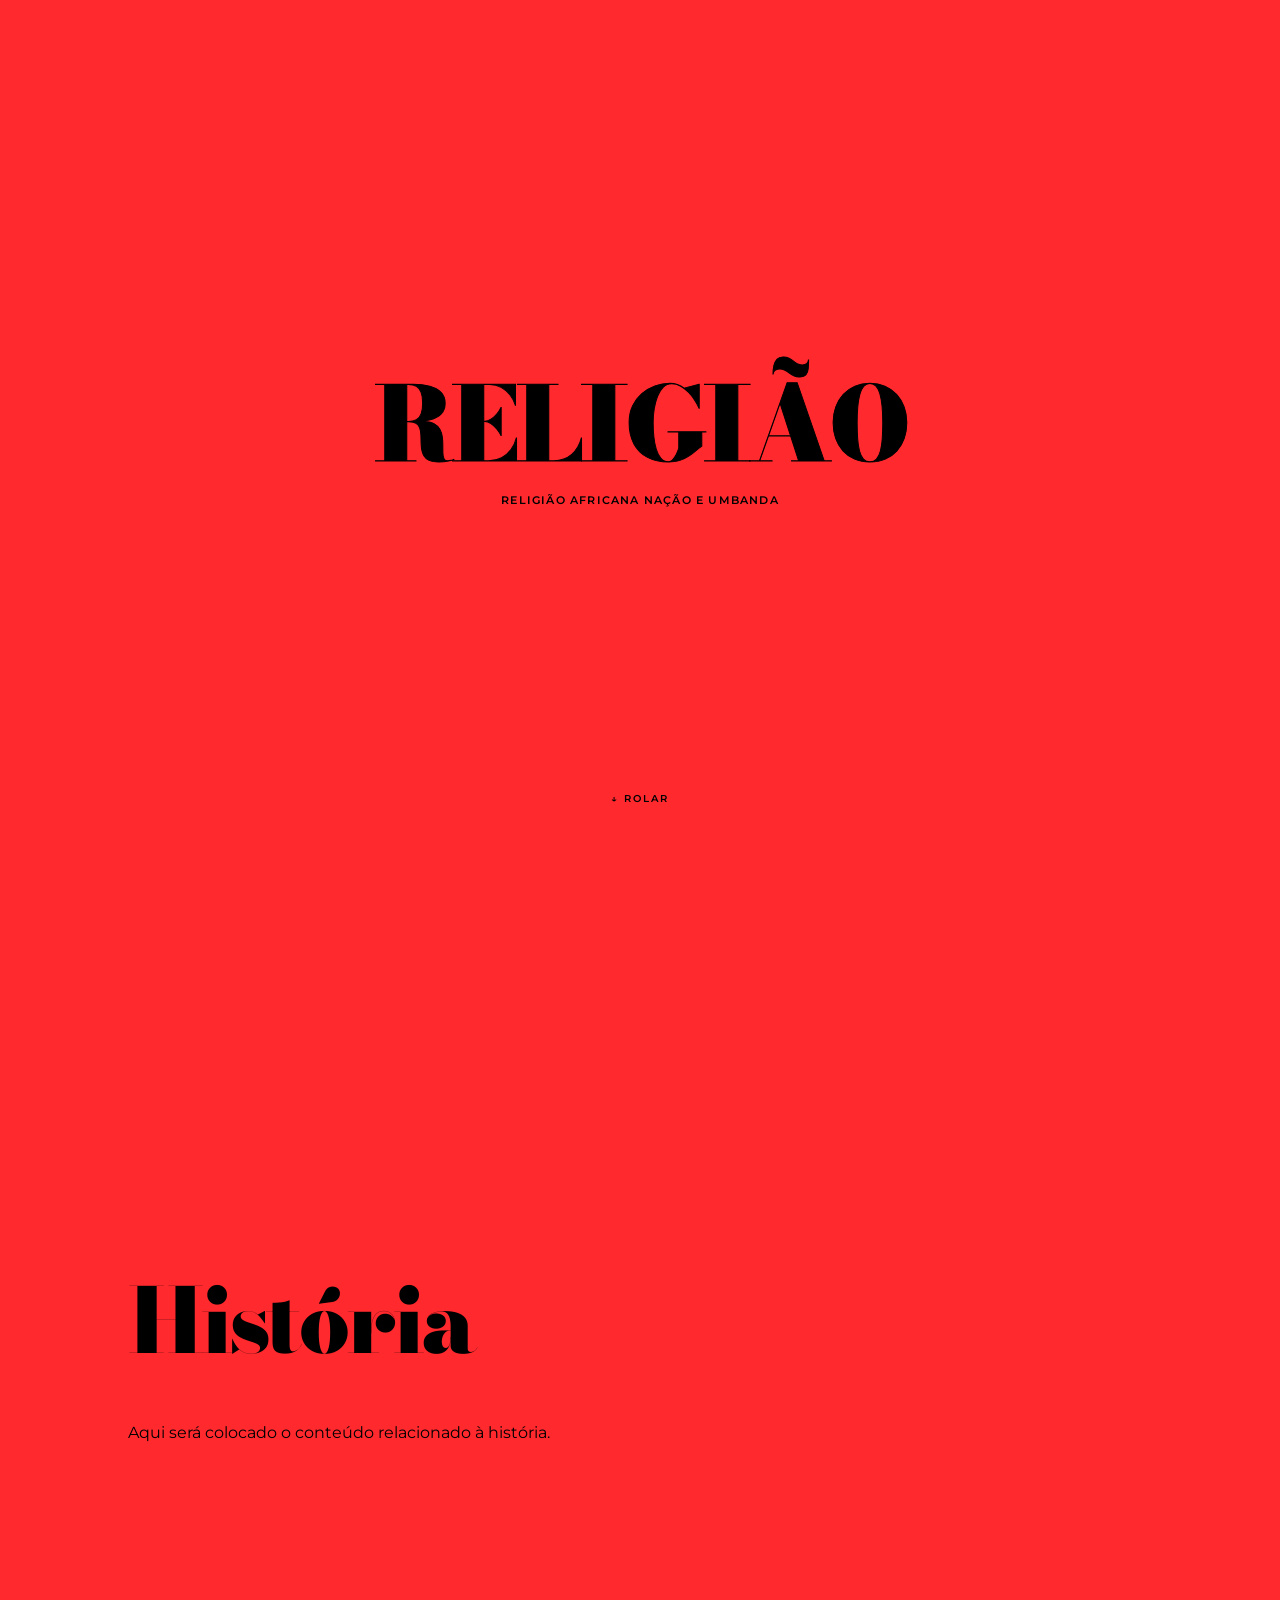
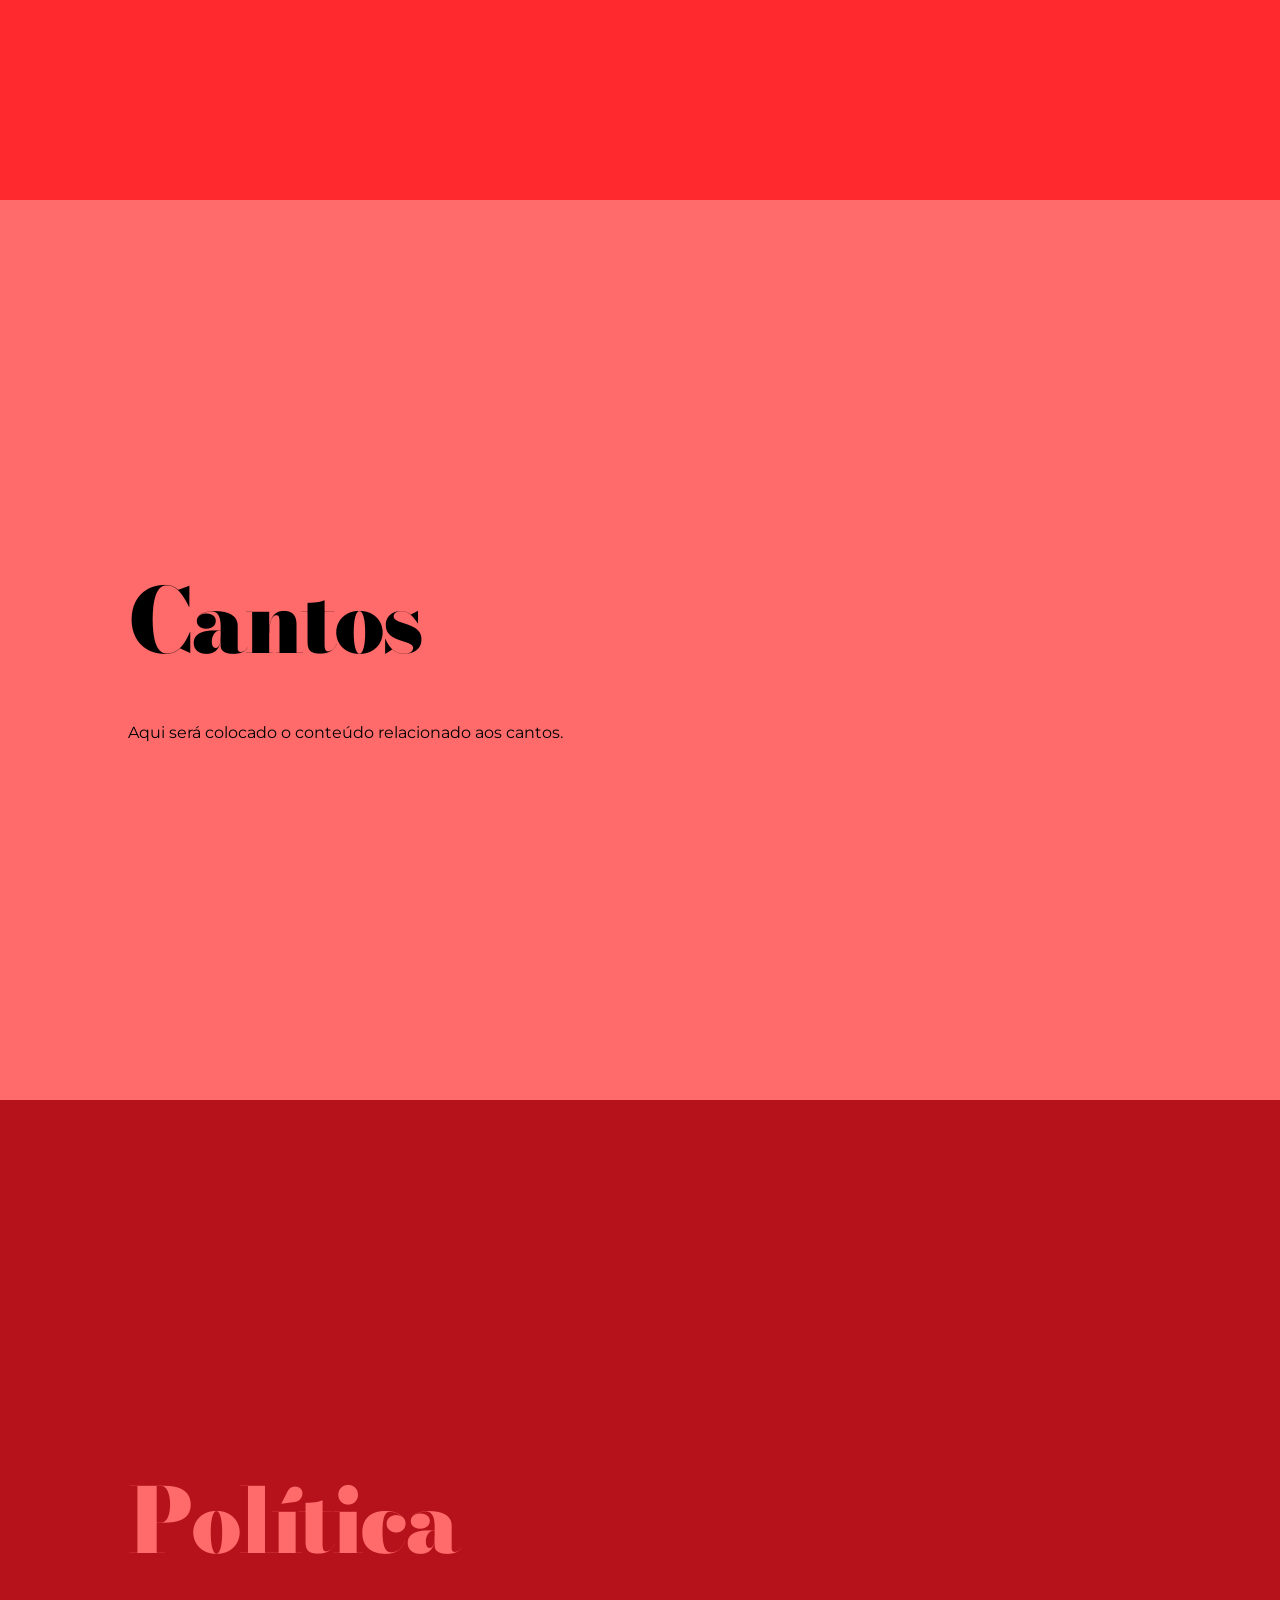
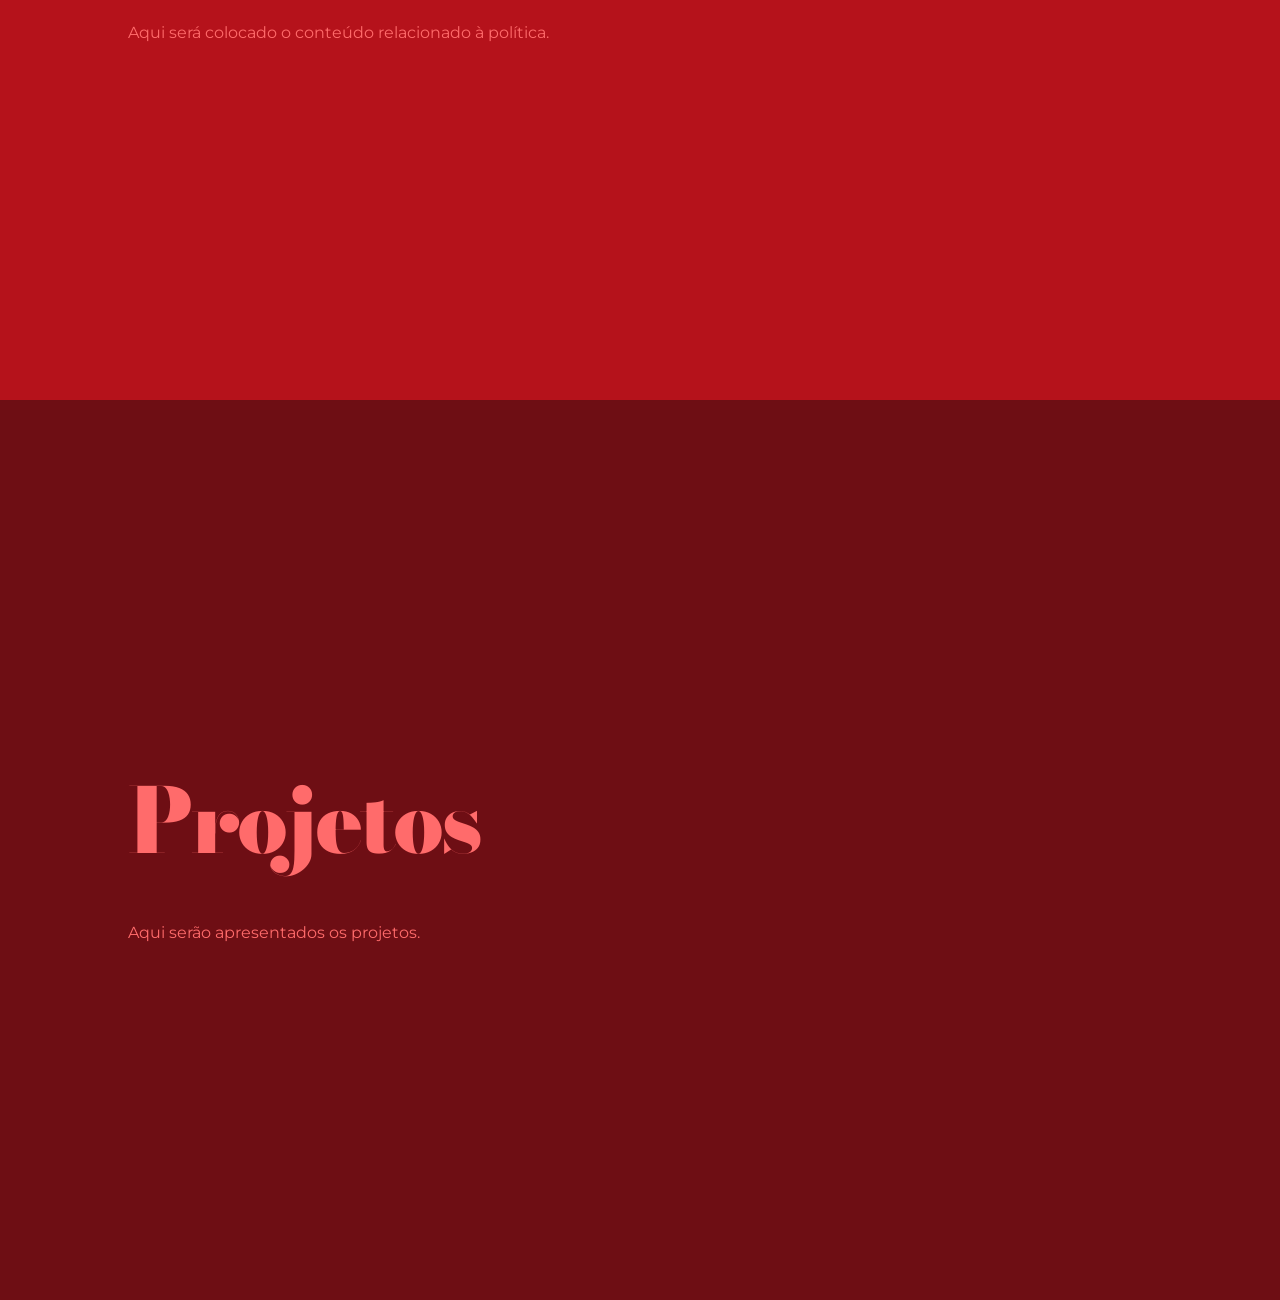
==== index.html @ edf991f7 "Rename Sites 0.3.html to index.html" ====
<!DOCTYPE html>
<html lang="pt-BR">

<head>
    <meta charset="UTF-8">
    <meta name="viewport" content="width=device-width, initial-scale=1.0">

    <title>Religião</title>

    <!-- FONTES -->
    <link rel="preconnect" href="https://fonts.googleapis.com">
    <link rel="preconnect" href="https://fonts.gstatic.com" crossorigin>

    <link href="https://fonts.googleapis.com/css2?family=Bodoni+Moda:opsz,wght@6..96,700;6..96,800;6..96,900&family=Montserrat:wght@400;500;600;700&display=swap"
        rel="stylesheet">

    <style>

        /* =====================================
           PALETA DE CORES DO SITE
        ===================================== */

        :root {
            --vermelho-principal: #FF292E;
            --vermelho-escuro: #B5121B;
            --vinho: #6E0E14;
            --vermelho-claro: #FF6B6B;

            --preto: #000000;
            --creme: #FF6B6B;
        }


        /* =====================================
           CONFIGURAÇÕES GERAIS
        ===================================== */

        * {
            margin: 0;
            padding: 0;
            box-sizing: border-box;
        }

        html {
            scroll-behavior: smooth;
        }

        body {
            font-family: "Montserrat", sans-serif;
            background-color: var(--creme);
            color: var(--preto);
        }


        /* =====================================
           MENU
        ===================================== */

        .menu {
            position: fixed;

            top: 0;
            left: 0;

            width: 100%;
            height: 70px;

            background-color: var(--vermelho-principal);

            /* Sem barra preta */
            border-bottom: none;

            z-index: 1000;

            /* Começa escondido */
            opacity: 0;
            transform: translateY(-100%);

            pointer-events: none;

            transition:
                opacity 0.5s ease,
                transform 0.5s ease;
        }


        /* Menu visível */

        .menu.aparecer {
            opacity: 1;
            transform: translateY(0);

            pointer-events: auto;
        }


        /* Lista horizontal */

        .menu ul {
            width: 100%;
            height: 100%;

            display: flex;

            justify-content: center;
            align-items: center;

            gap: 55px;

            list-style: none;
        }


        /* Links do menu */

        .menu a {
            text-decoration: none;

            color: var(--preto);

            font-size: 13px;

            font-weight: 700;

            letter-spacing: 1px;

            text-transform: uppercase;

            transition: opacity 0.3s ease;
        }


        .menu a:hover {
            opacity: 0.5;
        }


        /* =====================================
           TELA INICIAL
        ===================================== */

        .inicio {
            width: 100%;
            height: 100vh;

            background-color: var(--vermelho-principal);

            display: flex;
            justify-content: center;
            align-items: center;

            position: relative;
        }


        .titulo-container {
            text-align: center;

            transform: translateY(-10px);
        }


        /* Título principal */

        .titulo-container h1 {
            font-family: "Bodoni Moda", serif;

            font-size: clamp(55px, 8vw, 130px);

            font-weight: 900;

            color: var(--preto);

            line-height: 1;

            letter-spacing: -4px;

            /* Engrossa um pouco a fonte */
            -webkit-text-stroke: 1px var(--preto);
        }


        /* Subtítulo */

        .subtitulo {
            margin-top: 18px;

            font-size: 11px;

            font-weight: 600;

            letter-spacing: 1.2px;

            text-transform: uppercase;

            color: var(--preto);
        }


        /* =====================================
           INDICAÇÃO PARA ROLAR
        ===================================== */

        .rolar {
            position: absolute;

            bottom: 95px;
            left: 50%;

            transform: translateX(-50%);

            font-size: 10px;

            font-weight: 600;

            letter-spacing: 2px;

            color: var(--preto);

            animation: flutuar 2s infinite;
        }


        @keyframes flutuar {

            0%,
            100% {
                transform: translate(-50%, 0);
            }

            50% {
                transform: translate(-50%, 8px);
            }

        }


        /* =====================================
           SEÇÕES
        ===================================== */

        .secao {
            min-height: 100vh;

            padding: 120px 10%;

            display: flex;

            flex-direction: column;

            justify-content: center;
        }


        /* Títulos das seções */

        .secao h2 {
            font-family: "Bodoni Moda", serif;

            font-size: clamp(50px, 7vw, 110px);

            font-weight: 900;

            margin-bottom: 30px;

            letter-spacing: -3px;
        }


        /* Textos */

        .secao p {
            max-width: 700px;

            font-size: 16px;

            line-height: 1.8;
        }


        /* =====================================
           CORES DAS SEÇÕES
        ===================================== */


        /* HISTÓRIA */

        #historia {
            background-color: var(--vermelho-principal);
            color: var(--preto);
        }


        /* CANTOS */

        #cantos {
            background-color: var(--vermelho-claro);
            color: var(--preto);
        }


        /* POLÍTICA */

        #politica {
            background-color: var(--vermelho-escuro);
            color: var(--creme);
        }


        /* PROJETOS */

        #projetos {
            background-color: var(--vinho);
            color: var(--creme);
        }


        /* =====================================
           RESPONSIVIDADE - CELULAR
        ===================================== */

        @media (max-width: 600px) {

            /* Título inicial */

            .titulo-container h1 {
                font-size: 52px;
                letter-spacing: -2px;
            }


            /* Subtítulo */

            .subtitulo {
                font-size: 8px;
                letter-spacing: 0.7px;
            }


            /* Menu */

            .menu {
                height: 60px;
            }


            .menu ul {
                gap: 12px;

                padding: 0 10px;

                justify-content: space-around;
            }


            .menu a {
                font-size: 8px;
                letter-spacing: 0.3px;
            }


            /* Seções */

            .secao {
                padding: 100px 8%;
            }

        }

    </style>

</head>


<body>


    <!-- =====================================
         MENU
    ====================================== -->

    <nav class="menu">

        <ul>

            <li>
                <a href="#historia">História</a>
            </li>

            <li>
                <a href="#cantos">Cantos</a>
            </li>

            <li>
                <a href="#politica">Política</a>
            </li>

            <li>
                <a href="#projetos">Projetos</a>
            </li>

        </ul>

    </nav>



    <!-- =====================================
         TELA INICIAL
    ====================================== -->

    <section class="inicio">

        <div class="titulo-container">

            <h1>RELIGIÃO</h1>

            <p class="subtitulo">
                RELIGIÃO AFRICANA NAÇÃO E UMBANDA
            </p>

        </div>


        <div class="rolar">
            ↓ ROLAR
        </div>

    </section>



    <!-- =====================================
         HISTÓRIA
    ====================================== -->

    <section id="historia" class="secao">

        <h2>História</h2>

        <p>
            Aqui será colocado o conteúdo relacionado à história.
        </p>

    </section>



    <!-- =====================================
         CANTOS
    ====================================== -->

    <section id="cantos" class="secao">

        <h2>Cantos</h2>

        <p>
            Aqui será colocado o conteúdo relacionado aos cantos.
        </p>

    </section>



    <!-- =====================================
         POLÍTICA
    ====================================== -->

    <section id="politica" class="secao">

        <h2>Política</h2>

        <p>
            Aqui será colocado o conteúdo relacionado à política.
        </p>

    </section>



    <!-- =====================================
         PROJETOS
    ====================================== -->

    <section id="projetos" class="secao">

        <h2>Projetos</h2>

        <p>
            Aqui serão apresentados os projetos.
        </p>

    </section>



    <!-- =====================================
         JAVASCRIPT - MENU
    ====================================== -->

    <script>

        const menu = document.querySelector(".menu");

        window.addEventListener("scroll", function () {

            if (window.scrollY > 150) {
                menu.classList.add("aparecer");
            } else {
                menu.classList.remove("aparecer");
            }

        });

    </script>


</body>

</html>
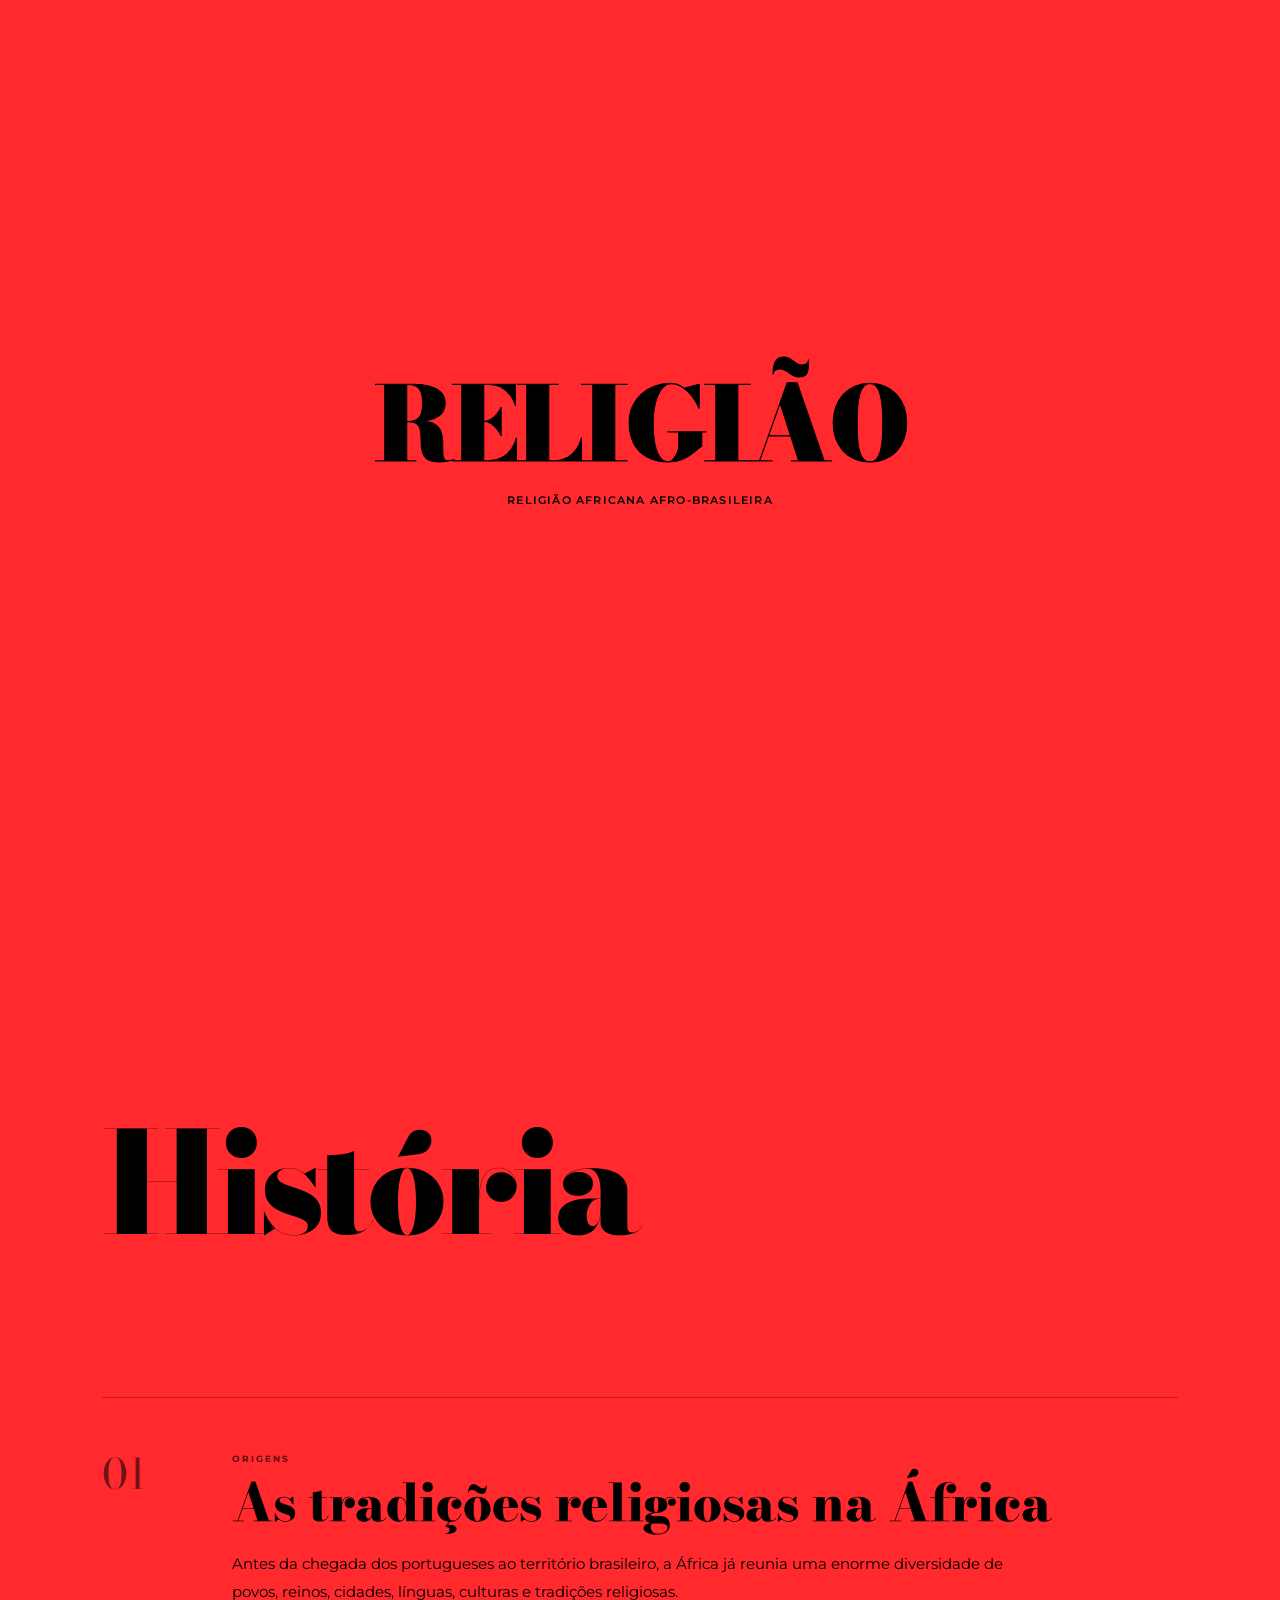
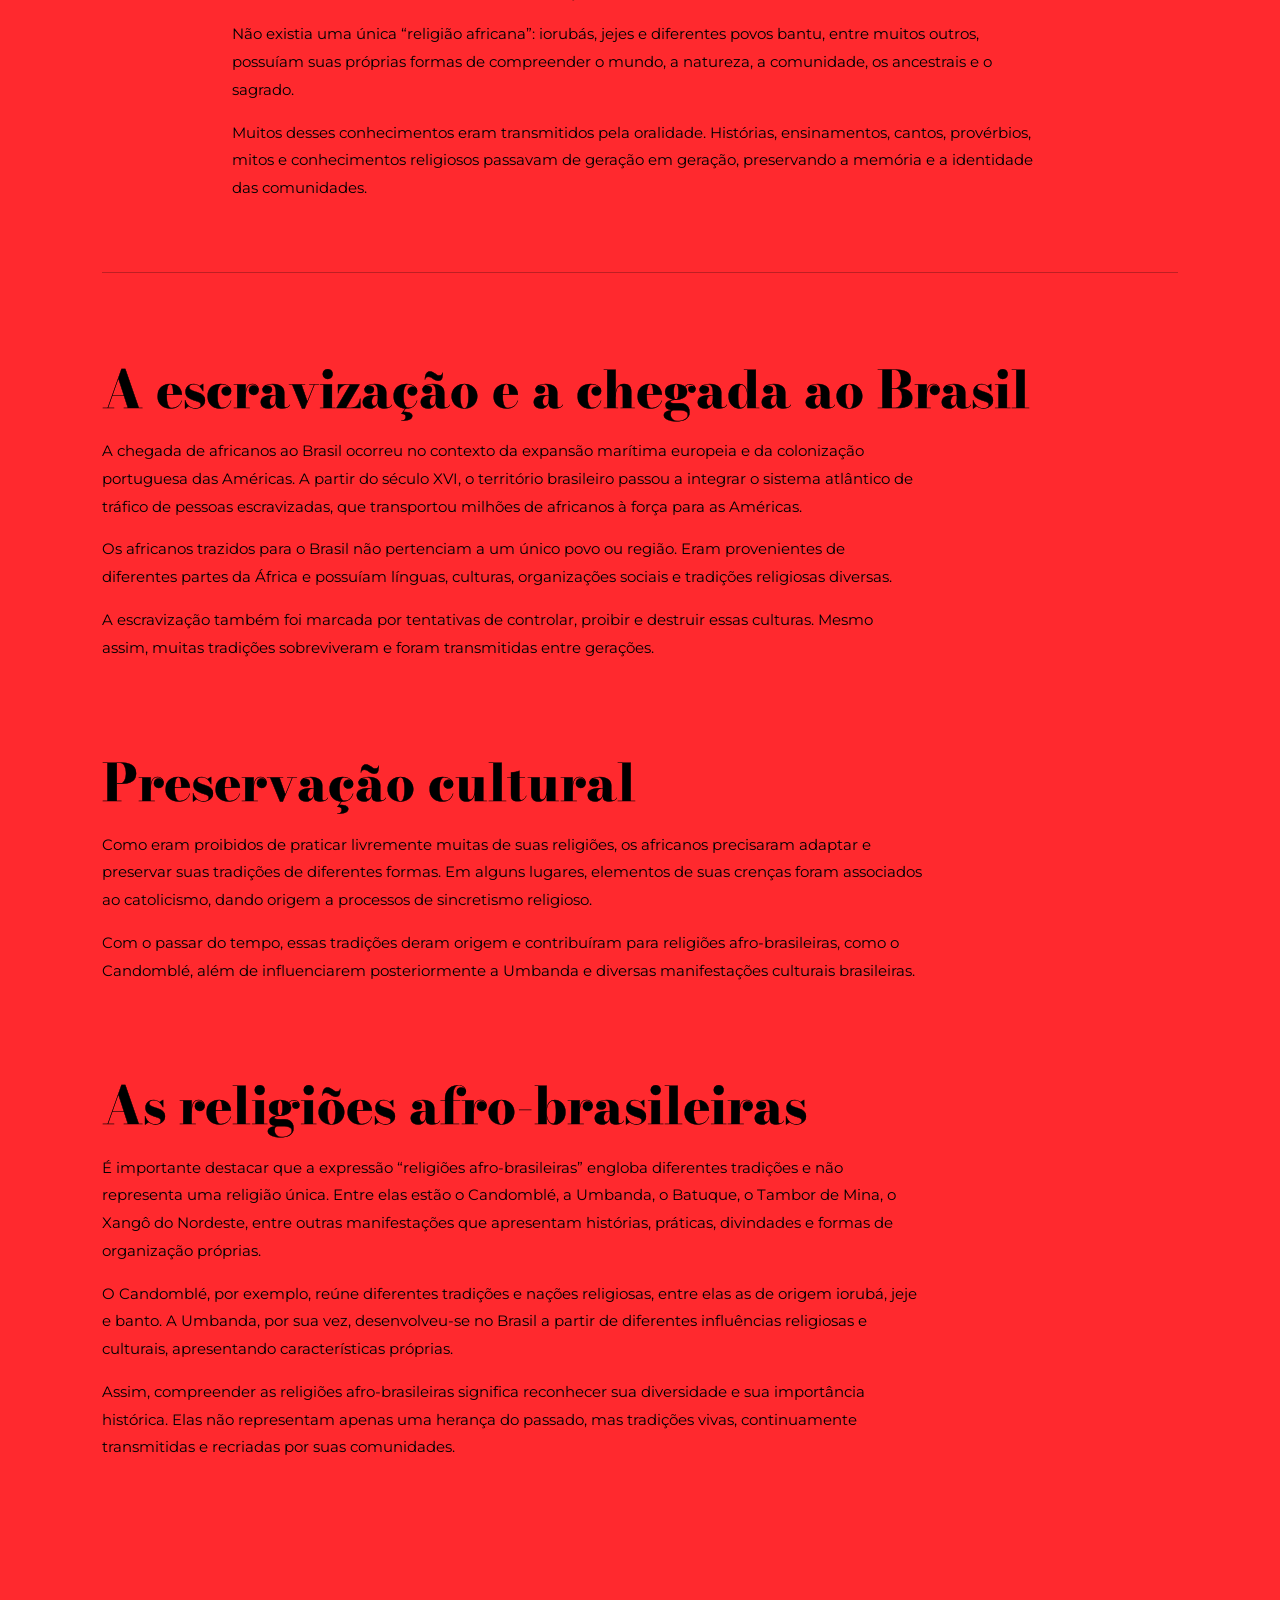
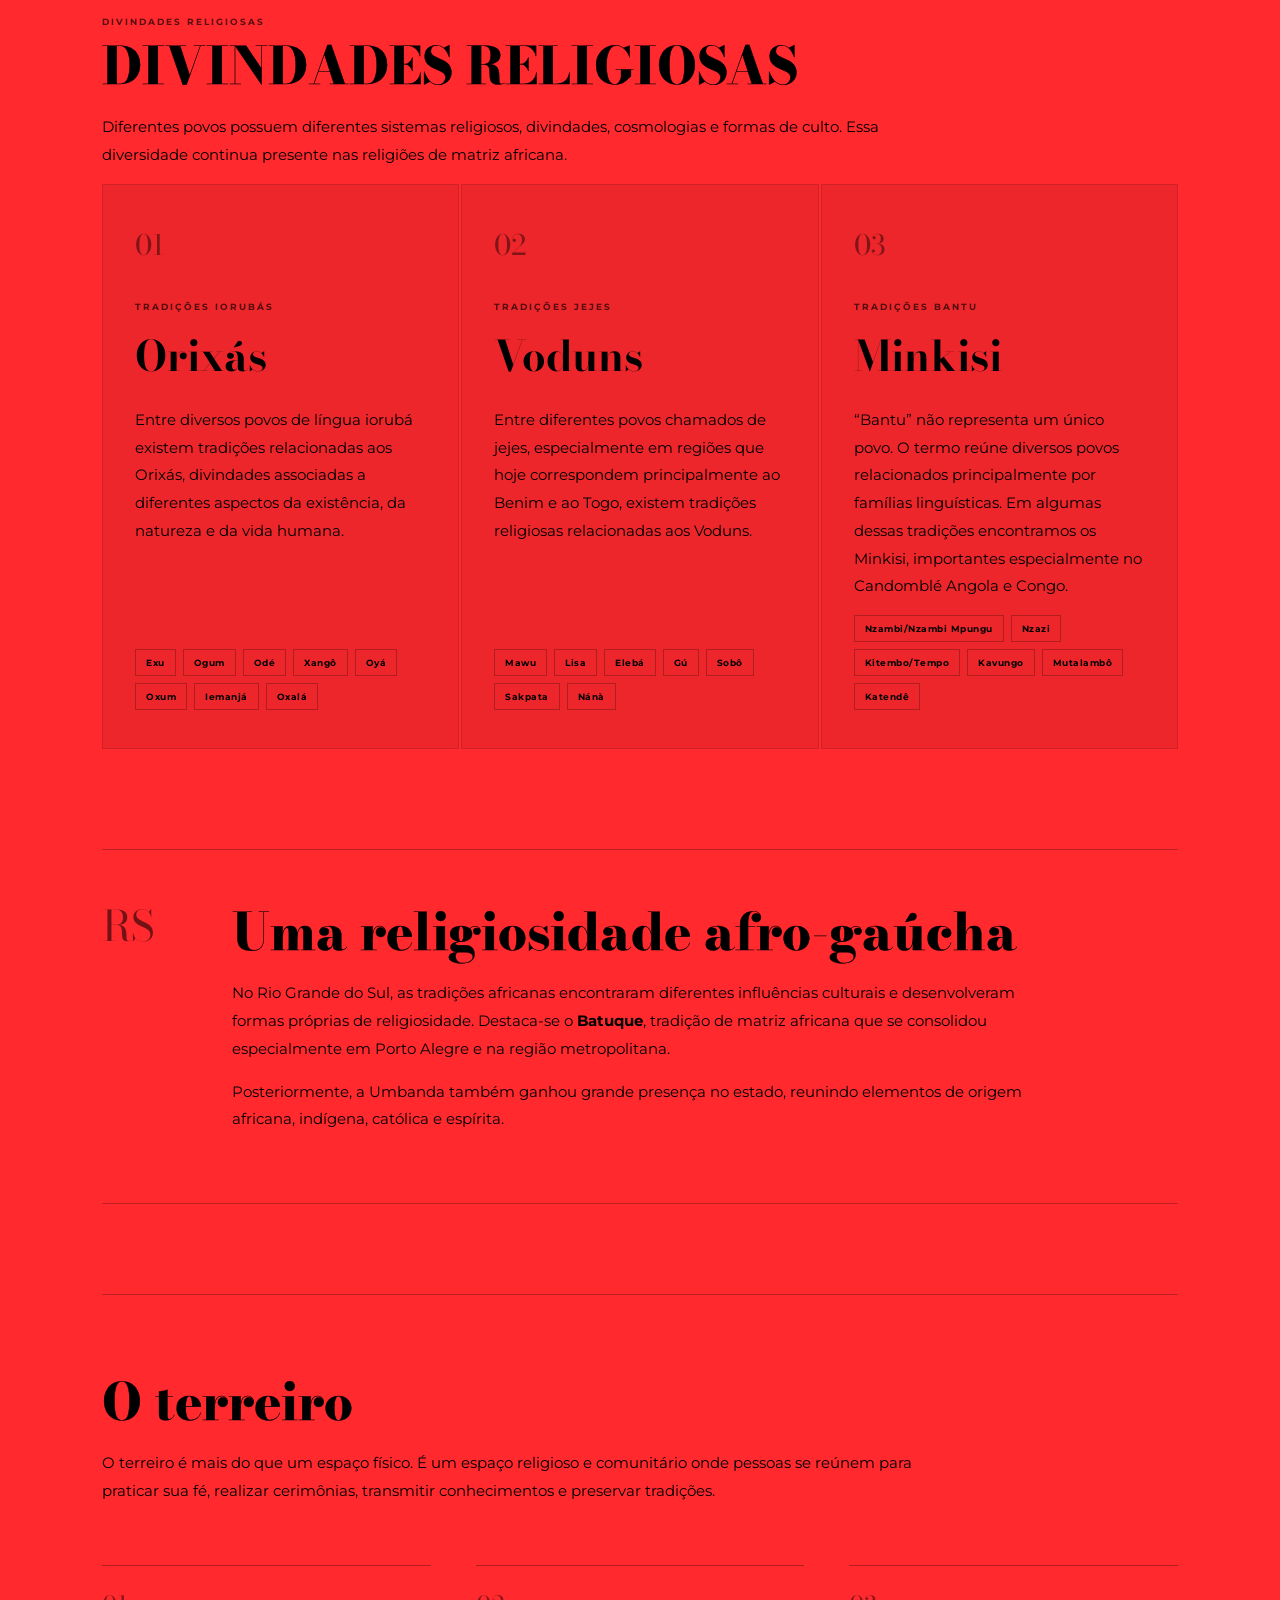
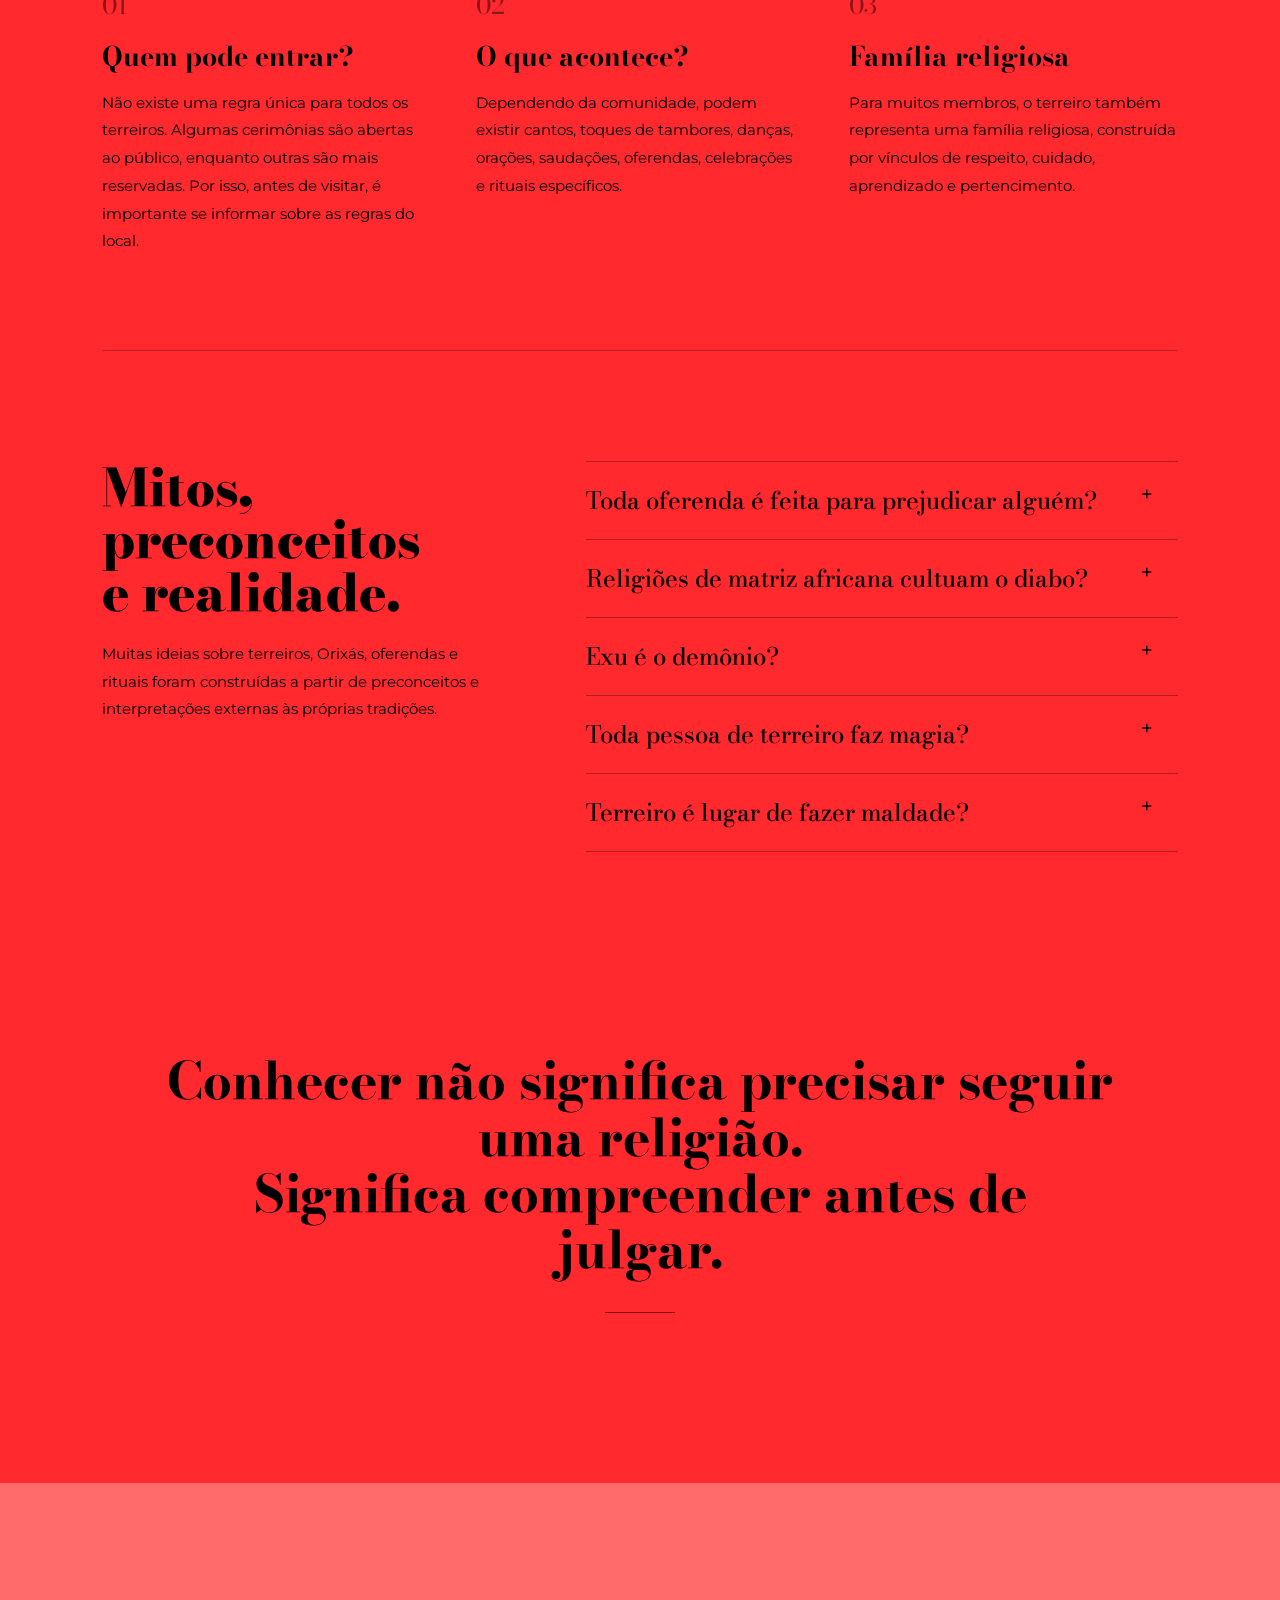
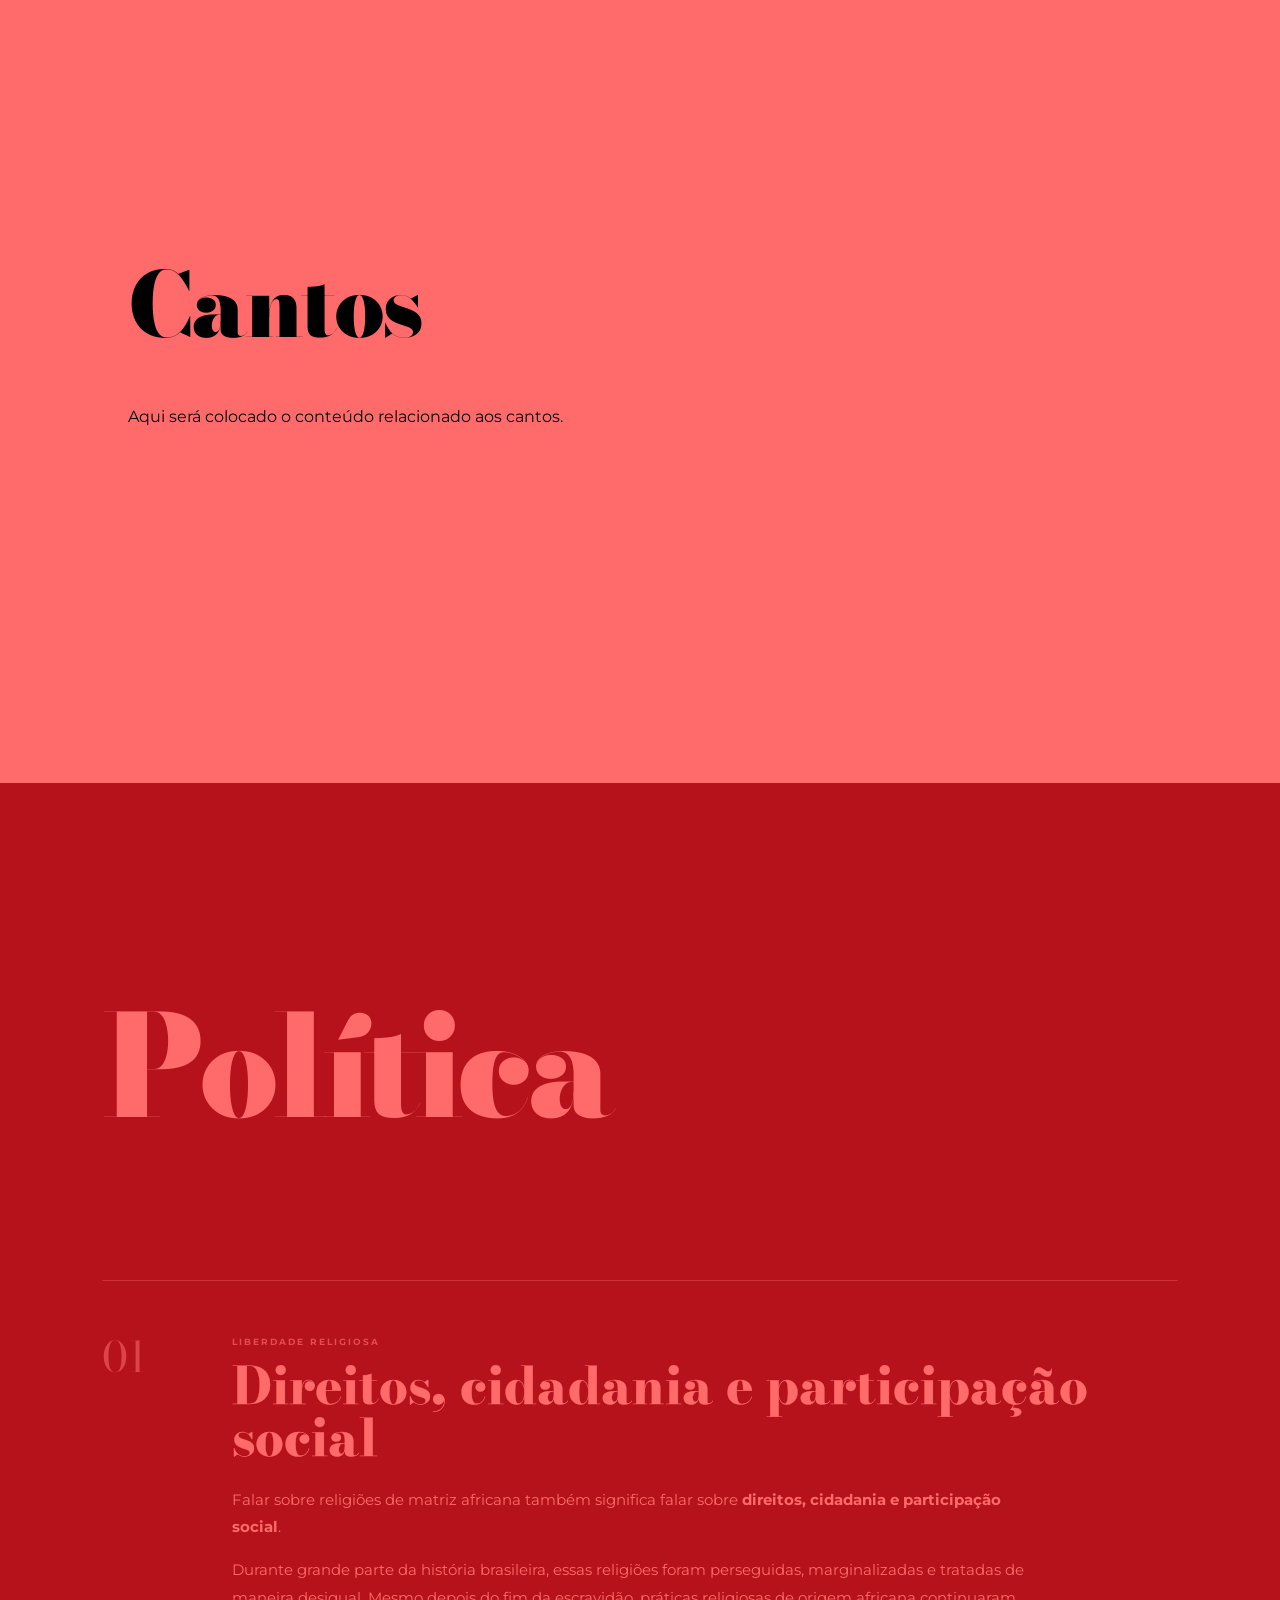
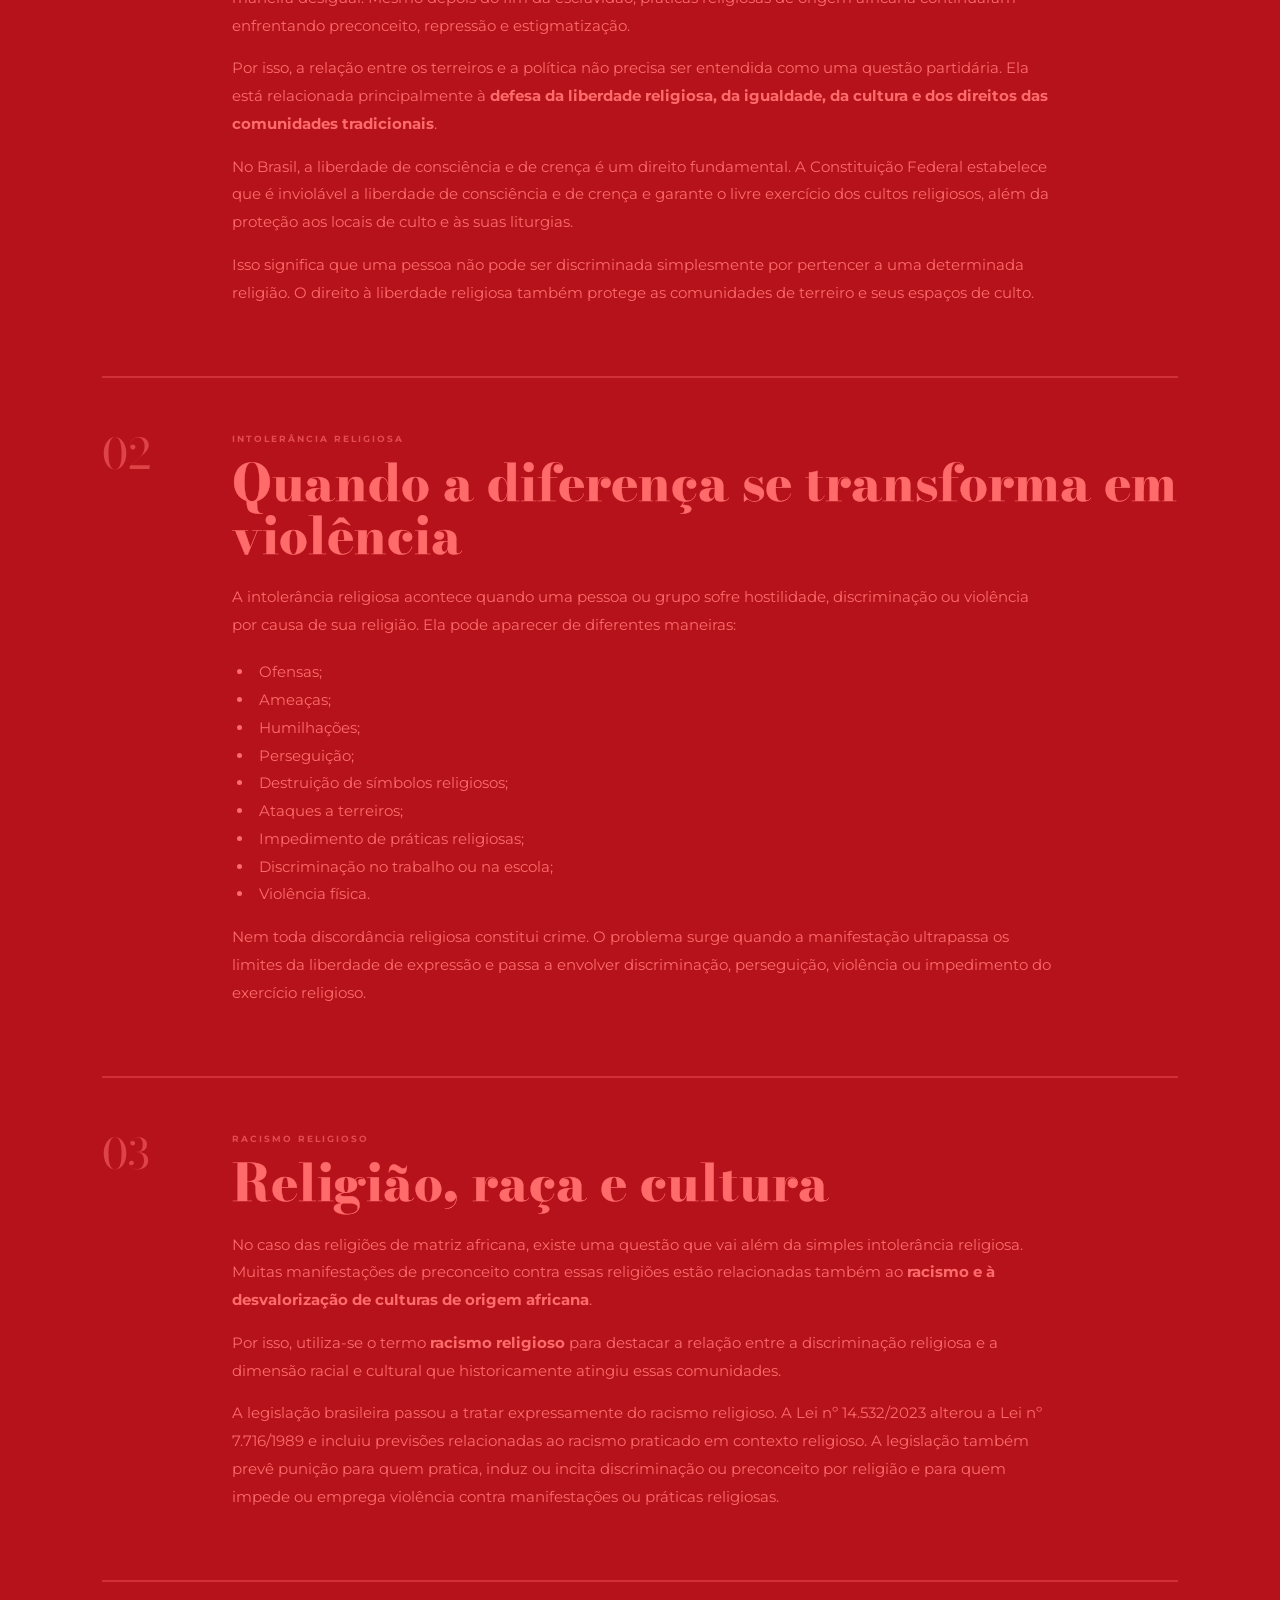
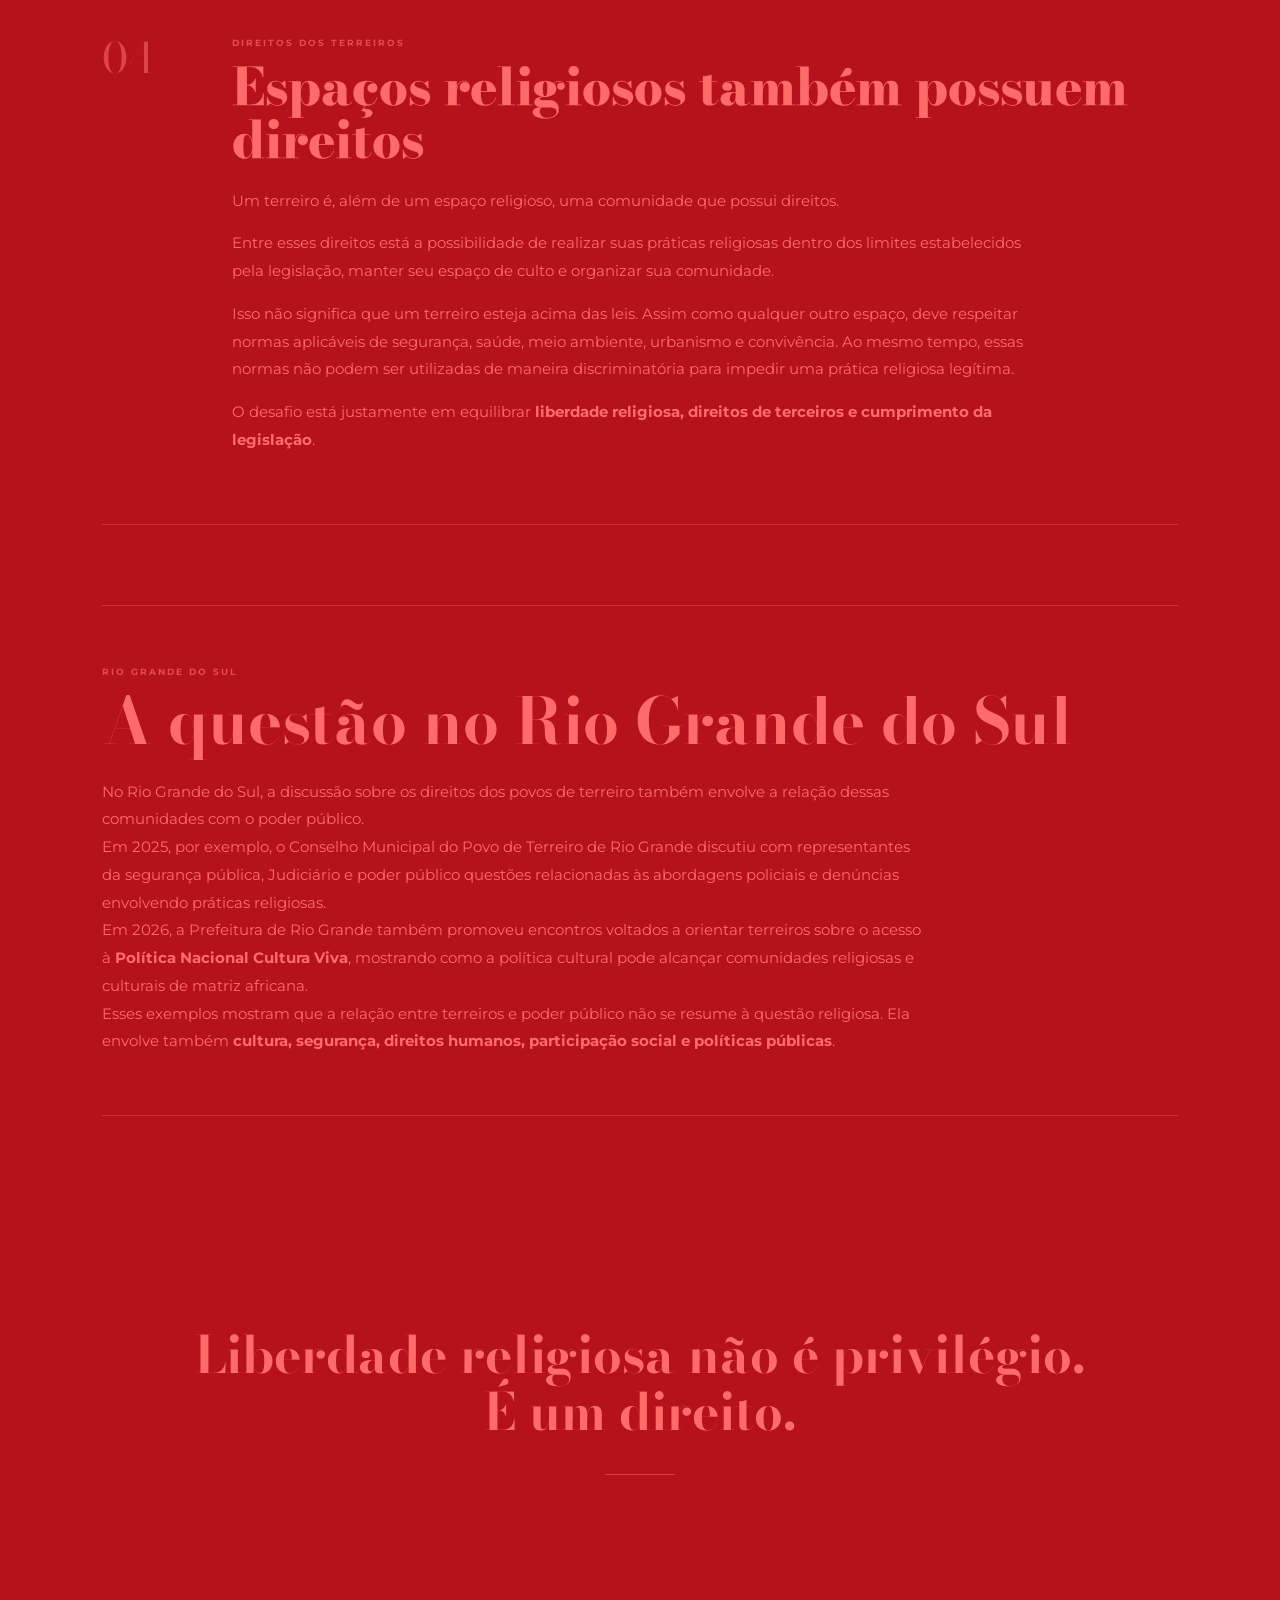
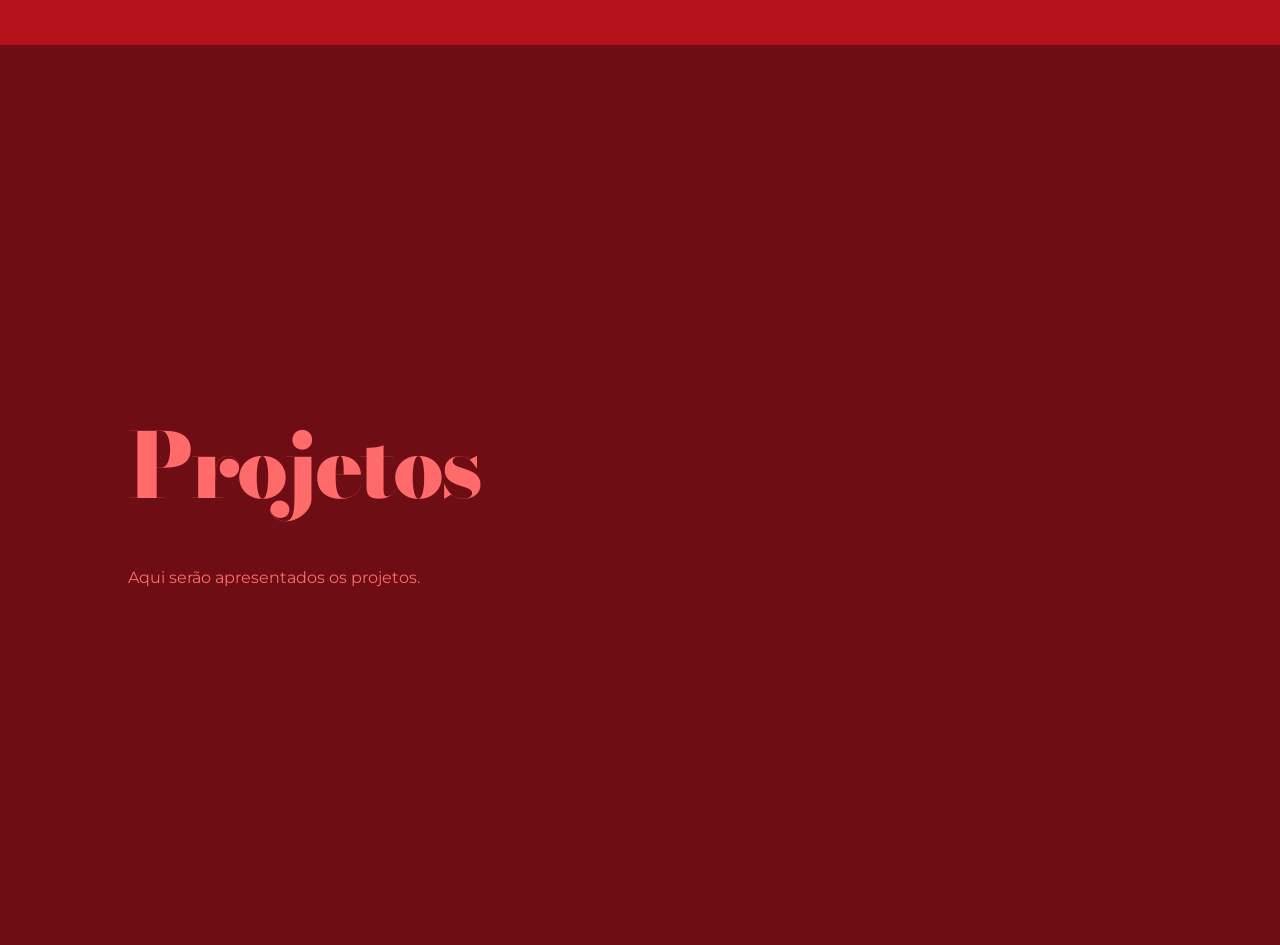
==== commit be112ce0: "Add files via upload" ====
--- a/index.html
+++ b/index.html
@@ -1,520 +1,154 @@
-<!DOCTYPE html>
-<html lang="pt-BR">
-
-<head>
-    <meta charset="UTF-8">
-    <meta name="viewport" content="width=device-width, initial-scale=1.0">
-
-    <title>Religião</title>
-
-    <!-- FONTES -->
-    <link rel="preconnect" href="https://fonts.googleapis.com">
-    <link rel="preconnect" href="https://fonts.gstatic.com" crossorigin>
-
-    <link href="https://fonts.googleapis.com/css2?family=Bodoni+Moda:opsz,wght@6..96,700;6..96,800;6..96,900&family=Montserrat:wght@400;500;600;700&display=swap"
-        rel="stylesheet">
-
-    <style>
-
-        /* =====================================
-           PALETA DE CORES DO SITE
-        ===================================== */
-
-        :root {
-            --vermelho-principal: #FF292E;
-            --vermelho-escuro: #B5121B;
-            --vinho: #6E0E14;
-            --vermelho-claro: #FF6B6B;
-
-            --preto: #000000;
-            --creme: #FF6B6B;
-        }
-
-
-        /* =====================================
-           CONFIGURAÇÕES GERAIS
-        ===================================== */
-
-        * {
-            margin: 0;
-            padding: 0;
-            box-sizing: border-box;
-        }
-
-        html {
-            scroll-behavior: smooth;
-        }
-
-        body {
-            font-family: "Montserrat", sans-serif;
-            background-color: var(--creme);
-            color: var(--preto);
-        }
-
-
-        /* =====================================
-           MENU
-        ===================================== */
-
-        .menu {
-            position: fixed;
-
-            top: 0;
-            left: 0;
-
-            width: 100%;
-            height: 70px;
-
-            background-color: var(--vermelho-principal);
-
-            /* Sem barra preta */
-            border-bottom: none;
-
-            z-index: 1000;
-
-            /* Começa escondido */
-            opacity: 0;
-            transform: translateY(-100%);
-
-            pointer-events: none;
-
-            transition:
-                opacity 0.5s ease,
-                transform 0.5s ease;
-        }
-
-
-        /* Menu visível */
-
-        .menu.aparecer {
-            opacity: 1;
-            transform: translateY(0);
-
-            pointer-events: auto;
-        }
-
-
-        /* Lista horizontal */
-
-        .menu ul {
-            width: 100%;
-            height: 100%;
-
-            display: flex;
-
-            justify-content: center;
-            align-items: center;
-
-            gap: 55px;
-
-            list-style: none;
-        }
-
-
-        /* Links do menu */
-
-        .menu a {
-            text-decoration: none;
-
-            color: var(--preto);
-
-            font-size: 13px;
-
-            font-weight: 700;
-
-            letter-spacing: 1px;
-
-            text-transform: uppercase;
-
-            transition: opacity 0.3s ease;
-        }
-
-
-        .menu a:hover {
-            opacity: 0.5;
-        }
-
-
-        /* =====================================
-           TELA INICIAL
-        ===================================== */
-
-        .inicio {
-            width: 100%;
-            height: 100vh;
-
-            background-color: var(--vermelho-principal);
-
-            display: flex;
-            justify-content: center;
-            align-items: center;
-
-            position: relative;
-        }
-
-
-        .titulo-container {
-            text-align: center;
-
-            transform: translateY(-10px);
-        }
-
-
-        /* Título principal */
-
-        .titulo-container h1 {
-            font-family: "Bodoni Moda", serif;
-
-            font-size: clamp(55px, 8vw, 130px);
-
-            font-weight: 900;
-
-            color: var(--preto);
-
-            line-height: 1;
-
-            letter-spacing: -4px;
-
-            /* Engrossa um pouco a fonte */
-            -webkit-text-stroke: 1px var(--preto);
-        }
-
-
-        /* Subtítulo */
-
-        .subtitulo {
-            margin-top: 18px;
-
-            font-size: 11px;
-
-            font-weight: 600;
-
-            letter-spacing: 1.2px;
-
-            text-transform: uppercase;
-
-            color: var(--preto);
-        }
-
-
-        /* =====================================
-           INDICAÇÃO PARA ROLAR
-        ===================================== */
-
-        .rolar {
-            position: absolute;
-
-            bottom: 95px;
-            left: 50%;
-
-            transform: translateX(-50%);
-
-            font-size: 10px;
-
-            font-weight: 600;
-
-            letter-spacing: 2px;
-
-            color: var(--preto);
-
-            animation: flutuar 2s infinite;
-        }
-
-
-        @keyframes flutuar {
-
-            0%,
-            100% {
-                transform: translate(-50%, 0);
-            }
-
-            50% {
-                transform: translate(-50%, 8px);
-            }
-
-        }
-
-
-        /* =====================================
-           SEÇÕES
-        ===================================== */
-
-        .secao {
-            min-height: 100vh;
-
-            padding: 120px 10%;
-
-            display: flex;
-
-            flex-direction: column;
-
-            justify-content: center;
-        }
-
-
-        /* Títulos das seções */
-
-        .secao h2 {
-            font-family: "Bodoni Moda", serif;
-
-            font-size: clamp(50px, 7vw, 110px);
-
-            font-weight: 900;
-
-            margin-bottom: 30px;
-
-            letter-spacing: -3px;
-        }
-
-
-        /* Textos */
-
-        .secao p {
-            max-width: 700px;
-
-            font-size: 16px;
-
-            line-height: 1.8;
-        }
-
-
-        /* =====================================
-           CORES DAS SEÇÕES
-        ===================================== */
-
-
-        /* HISTÓRIA */
-
-        #historia {
-            background-color: var(--vermelho-principal);
-            color: var(--preto);
-        }
-
-
-        /* CANTOS */
-
-        #cantos {
-            background-color: var(--vermelho-claro);
-            color: var(--preto);
-        }
-
-
-        /* POLÍTICA */
-
-        #politica {
-            background-color: var(--vermelho-escuro);
-            color: var(--creme);
-        }
-
-
-        /* PROJETOS */
-
-        #projetos {
-            background-color: var(--vinho);
-            color: var(--creme);
-        }
-
-
-        /* =====================================
-           RESPONSIVIDADE - CELULAR
-        ===================================== */
-
-        @media (max-width: 600px) {
-
-            /* Título inicial */
-
-            .titulo-container h1 {
-                font-size: 52px;
-                letter-spacing: -2px;
-            }
-
-
-            /* Subtítulo */
-
-            .subtitulo {
-                font-size: 8px;
-                letter-spacing: 0.7px;
-            }
-
-
-            /* Menu */
-
-            .menu {
-                height: 60px;
-            }
-
-
-            .menu ul {
-                gap: 12px;
-
-                padding: 0 10px;
-
-                justify-content: space-around;
-            }
-
-
-            .menu a {
-                font-size: 8px;
-                letter-spacing: 0.3px;
-            }
-
-
-            /* Seções */
-
-            .secao {
-                padding: 100px 8%;
-            }
-
-        }
-
-    </style>
-
-</head>
-
-
-<body>
-
-
-    <!-- =====================================
-         MENU
-    ====================================== -->
-
-    <nav class="menu">
-
-        <ul>
-
-            <li>
-                <a href="#historia">História</a>
-            </li>
-
-            <li>
-                <a href="#cantos">Cantos</a>
-            </li>
-
-            <li>
-                <a href="#politica">Política</a>
-            </li>
-
-            <li>
-                <a href="#projetos">Projetos</a>
-            </li>
-
-        </ul>
-
-    </nav>
-
-
-
-    <!-- =====================================
-         TELA INICIAL
-    ====================================== -->
-
-    <section class="inicio">
-
-        <div class="titulo-container">
-
-            <h1>RELIGIÃO</h1>
-
-            <p class="subtitulo">
-                RELIGIÃO AFRICANA NAÇÃO E UMBANDA
-            </p>
-
-        </div>
-
-
-        <div class="rolar">
-            ↓ ROLAR
-        </div>
-
-    </section>
-
-
-
-    <!-- =====================================
-         HISTÓRIA
-    ====================================== -->
-
-    <section id="historia" class="secao">
-
-        <h2>História</h2>
-
-        <p>
-            Aqui será colocado o conteúdo relacionado à história.
-        </p>
-
-    </section>
-
-
-
-    <!-- =====================================
-         CANTOS
-    ====================================== -->
-
-    <section id="cantos" class="secao">
-
-        <h2>Cantos</h2>
-
-        <p>
-            Aqui será colocado o conteúdo relacionado aos cantos.
-        </p>
-
-    </section>
-
-
-
-    <!-- =====================================
-         POLÍTICA
-    ====================================== -->
-
-    <section id="politica" class="secao">
-
-        <h2>Política</h2>
-
-        <p>
-            Aqui será colocado o conteúdo relacionado à política.
-        </p>
-
-    </section>
-
-
-
-    <!-- =====================================
-         PROJETOS
-    ====================================== -->
-
-    <section id="projetos" class="secao">
-
-        <h2>Projetos</h2>
-
-        <p>
-            Aqui serão apresentados os projetos.
-        </p>
-
-    </section>
-
-
-
-    <!-- =====================================
-         JAVASCRIPT - MENU
-    ====================================== -->
-
-    <script>
-
-        const menu = document.querySelector(".menu");
-
-        window.addEventListener("scroll", function () {
-
-            if (window.scrollY > 150) {
-                menu.classList.add("aparecer");
-            } else {
-                menu.classList.remove("aparecer");
-            }
-
-        });
-
-    </script>
-
-
-</body>
-
-</html>
+<!DOCTYPE html>
+<html lang="pt-BR">
+<head>
+<meta charset="UTF-8">
+<meta name="viewport" content="width=device-width, initial-scale=1.0">
+<title>Religião</title>
+<link rel="preconnect" href="https://fonts.googleapis.com">
+<link rel="preconnect" href="https://fonts.gstatic.com" crossorigin>
+<link href="https://fonts.googleapis.com/css2?family=Bodoni+Moda:opsz,wght@6..96,700;6..96,800;6..96,900&family=Montserrat:wght@400;500;600;700&display=swap" rel="stylesheet">
+    <link rel="stylesheet" href="style.css">
+</head>
+<body>
+
+<nav class="menu">
+<ul>
+<li><a href="#historia">História</a></li>
+<li><a href="#cantos">Cantos</a></li>
+<li><a href="#politica">Política</a></li>
+<li><a href="#projetos">Projetos</a></li>
+</ul>
+</nav>
+
+<section class="inicio">
+<div class="titulo-container">
+<h1>RELIGIÃO</h1>
+<p class="subtitulo">RELIGIÃO AFRICANA AFRO-BRASILEIRA</p>
+</section>
+
+<section id="historia" class="secao historia-secao">
+<h2>História</h2>
+<div class="historia-bloco">
+<div class="bloco-numero">01</div><div>
+<span class="mini-titulo">ORIGENS</span><h3>As tradições religiosas na África</h3>
+<p>Antes da chegada dos portugueses ao território brasileiro, a África já reunia uma enorme diversidade de povos, reinos, cidades, línguas, culturas e tradições religiosas.</p>
+<p>Não existia uma única “religião africana”: iorubás, jejes e diferentes povos bantu, entre muitos outros, possuíam suas próprias formas de compreender o mundo, a natureza, a comunidade, os ancestrais e o sagrado.</p>
+<p>Muitos desses conhecimentos eram transmitidos pela oralidade. Histórias, ensinamentos, cantos, provérbios, mitos e conhecimentos religiosos passavam de geração em geração, preservando a memória e a identidade das comunidades.</p>
+</div></div>
+
+<div class="linha-tempo">
+<div class="tempo-item"><div><h3>A escravização e a chegada ao Brasil</h3>
+<p>A chegada de africanos ao Brasil ocorreu no contexto da expansão marítima europeia e da colonização portuguesa das Américas. A partir do século XVI, o território brasileiro passou a integrar o sistema atlântico de tráfico de pessoas escravizadas, que transportou milhões de africanos à força para as Américas.</p>
+<p>Os africanos trazidos para o Brasil não pertenciam a um único povo ou região. Eram provenientes de diferentes partes da África e possuíam línguas, culturas, organizações sociais e tradições religiosas diversas.</p>
+<p>A escravização também foi marcada por tentativas de controlar, proibir e destruir essas culturas. Mesmo assim, muitas tradições sobreviveram e foram transmitidas entre gerações.</p>
+</div></div>
+<div class="tempo-item"><div><h3>Preservação cultural</h3>
+<p>Como eram proibidos de praticar livremente muitas de suas religiões, os africanos precisaram adaptar e preservar suas tradições de diferentes formas. Em alguns lugares, elementos de suas crenças foram associados ao catolicismo, dando origem a processos de sincretismo religioso.</p>
+<p>Com o passar do tempo, essas tradições deram origem e contribuíram para religiões afro-brasileiras, como o Candomblé, além de influenciarem posteriormente a Umbanda e diversas manifestações culturais brasileiras.</p>
+</div></div>
+<div class="tempo-item"><div><h3>As religiões afro-brasileiras</h3>
+<p>É importante destacar que a expressão “religiões afro-brasileiras” engloba diferentes tradições e não representa uma religião única. Entre elas estão o Candomblé, a Umbanda, o Batuque, o Tambor de Mina, o Xangô do Nordeste, entre outras manifestações que apresentam histórias, práticas, divindades e formas de organização próprias.</p>
+<p>O Candomblé, por exemplo, reúne diferentes tradições e nações religiosas, entre elas as de origem iorubá, jeje e banto. A Umbanda, por sua vez, desenvolveu-se no Brasil a partir de diferentes influências religiosas e culturais, apresentando características próprias.</p>
+<p>Assim, compreender as religiões afro-brasileiras significa reconhecer sua diversidade e sua importância histórica. Elas não representam apenas uma herança do passado, mas tradições vivas, continuamente transmitidas e recriadas por suas comunidades.</p>
+</div></div>
+</div>
+
+<div class="tradioes-intro"><span class="mini-titulo">DIVINDADES RELIGIOSAS</span><h3>DIVINDADES RELIGIOSAS</h3><p>Diferentes povos possuem diferentes sistemas religiosos, divindades, cosmologias e formas de culto. Essa diversidade continua presente nas religiões de matriz africana.</p></div>
+<div class="cards-tradicoes">
+<article class="tradicao-card"><span class="card-numero">01</span><span class="mini-titulo">TRADIÇÕES IORUBÁS</span><h3>Orixás</h3><p>Entre diversos povos de língua iorubá existem tradições relacionadas aos Orixás, divindades associadas a diferentes aspectos da existência, da natureza e da vida humana.</p><div class="lista-divindades">
+<span class="divindade" data-descricao="Relacionado aos caminhos, à comunicação, ao movimento e às relações.">Exu</span>
+<span class="divindade" data-descricao="Relacionado ao ferro, às ferramentas, ao trabalho e à abertura de caminhos.">Ogum</span>
+<span class="divindade" data-descricao="Associado à caça, às matas e à busca pelo conhecimento e sustento.">Odé</span>
+<span class="divindade" data-descricao="Relacionado ao trovão, ao fogo, ao poder e à justiça.">Xangô</span>
+<span class="divindade" data-descricao="Associada aos ventos, às tempestades e às transformações.">Oyá</span>
+<span class="divindade" data-descricao="Relacionada às águas doces, à fertilidade, à beleza e à prosperidade.">Oxum</span>
+<span class="divindade" data-descricao="Associada às águas e, em muitas tradições brasileiras, ao mar.">Iemanjá</span>
+<span class="divindade" data-descricao="Associado à criação e a aspectos de grande importância em diferentes tradições iorubás.">Oxalá</span>
+</div></article>
+<article class="tradicao-card"><span class="card-numero">02</span><span class="mini-titulo">TRADIÇÕES JEJES</span><h3>Voduns</h3><p>Entre diferentes povos chamados de jejes, especialmente em regiões que hoje correspondem principalmente ao Benim e ao Togo, existem tradições religiosas relacionadas aos Voduns.</p><div class="lista-divindades">
+<span class="divindade" data-descricao="Associado à criação e a aspectos do universo em determinadas tradições.">Mawu</span>
+<span class="divindade" data-descricao="Associado a aspectos complementares da cosmologia em algumas tradições.">Lisa</span>
+<span class="divindade" data-descricao="Relacionado às ruas, ao dinheiro, aos mercados e à fala em determinadas tradições.">Elebá</span>
+<span class="divindade" data-descricao="Relacionado ao ferro, à agricultura, às armas, à caça e à guerra.">Gú</span>
+<span class="divindade" data-descricao="Associado ao raio e a fenômenos da natureza, como chuva, tempestades e fogo.">Sobô</span>
+<span class="divindade" data-descricao="Associado à terra e às doenças, possuindo diferentes interpretações e formas de culto.">Sakpata</span>
+<span class="divindade" data-descricao="Relacionada à vida e à morte e de grande importância em determinadas tradições.">Nánà</span>
+</div></article>
+<article class="tradicao-card"><span class="card-numero">03</span><span class="mini-titulo">TRADIÇÕES BANTU</span><h3>Minkisi</h3><p>“Bantu” não representa um único povo. O termo reúne diversos povos relacionados principalmente por famílias linguísticas. Em algumas dessas tradições encontramos os Minkisi, importantes especialmente no Candomblé Angola e Congo.</p><div class="lista-divindades">
+<span class="divindade" data-descricao="Conceito relacionado à divindade suprema em determinadas tradições bantu.">Nzambi/Nzambi Mpungu</span>
+<span class="divindade" data-descricao="Associado ao trovão e ao fogo em algumas tradições.">Nzazi</span>
+<span class="divindade" data-descricao="Relacionado ao tempo e a aspectos da natureza em determinadas tradições.">Kitembo/Tempo</span>
+<span class="divindade" data-descricao="Associado à terra e a aspectos relacionados à saúde e às doenças.">Kavungo</span>
+<span class="divindade" data-descricao="Relacionado à caça e às matas em tradições Angola.">Mutalambô</span>
+<span class="divindade" data-descricao="Associado às folhas e aos conhecimentos relacionados às plantas.">Katendê</span>
+</div></article>
+</div>
+
+<div class="historia-bloco rio-grande"><div class="bloco-numero">RS</div><div><h3>Uma religiosidade afro-gaúcha</h3><p>No Rio Grande do Sul, as tradições africanas encontraram diferentes influências culturais e desenvolveram formas próprias de religiosidade. Destaca-se o <strong>Batuque</strong>, tradição de matriz africana que se consolidou especialmente em Porto Alegre e na região metropolitana.</p><p>Posteriormente, a Umbanda também ganhou grande presença no estado, reunindo elementos de origem africana, indígena, católica e espírita.</p></div></div>
+<div class="terreiro"><div class="terreiro-cabecalho"><h3>O terreiro</h3><p>O terreiro é mais do que um espaço físico. É um espaço religioso e comunitário onde pessoas se reúnem para praticar sua fé, realizar cerimônias, transmitir conhecimentos e preservar tradições.</p></div>
+<div class="terreiro-grid"><div><span class="indice">01</span><h4>Quem pode entrar?</h4><p>Não existe uma regra única para todos os terreiros. Algumas cerimônias são abertas ao público, enquanto outras são mais reservadas. Por isso, antes de visitar, é importante se informar sobre as regras do local.</p></div>
+<div><span class="indice">02</span><h4>O que acontece?</h4><p>Dependendo da comunidade, podem existir cantos, toques de tambores, danças, orações, saudações, oferendas, celebrações e rituais específicos.</p></div>
+<div><span class="indice">03</span><h4>Família religiosa</h4><p>Para muitos membros, o terreiro também representa uma família religiosa, construída por vínculos de respeito, cuidado, aprendizado e pertencimento.</p></div></div></div>
+
+<div class="mitos"><div class="mitos-intro"><h3>Mitos, preconceitos<br>e realidade.</h3><p>Muitas ideias sobre terreiros, Orixás, oferendas e rituais foram construídas a partir de preconceitos e interpretações externas às próprias tradições.</p></div><div class="mitos-lista">
+<details><summary>Toda oferenda é feita para prejudicar alguém?</summary><p>Essa é uma das ideias mais comuns e também uma das mais simplificadoras. Oferendas podem possuir diferentes significados religiosos, como agradecimento, homenagem, pedido, obrigação religiosa, manutenção de vínculos com o sagrado e celebração. Seu significado depende da tradição e do contexto.</p></details>
+<details><summary>Religiões de matriz africana cultuam o diabo?</summary><p>Essa ideia está relacionada principalmente à associação histórica de divindades e entidades africanas com conceitos cristãos de demônio. As religiões de matriz africana possuem cosmologias próprias. O conceito cristão de “Diabo” não pode simplesmente ser colocado sobre Orixás, Voduns ou Minkisi.</p></details>
+<details><summary>Exu é o demônio?</summary><p>Nas tradições de matriz iorubá, Exu é uma divindade própria de sua cosmologia, relacionada, entre outros aspectos, aos caminhos, movimento, comunicação e às relações. A representação de Exu como “demônio” é resultado de uma interpretação que utiliza categorias cristãs para explicar uma tradição diferente.</p></details>
+<details><summary>Toda pessoa de terreiro faz magia?</summary><p>Praticantes de religiões de matriz africana não podem ser definidos simplesmente como pessoas que “fazem magia”. Existem diferentes práticas, funções e formas de viver a espiritualidade, incluindo culto, oração, ancestralidade, música, comunidade, rituais, festividades e aprendizado.</p></details>
+<details><summary>Terreiro é lugar de fazer maldade?</summary><p>Essa ideia é alimentada por estereótipos. Um terreiro é um espaço religioso e comunitário onde podem existir cerimônias, ensinamentos, festas, relações familiares religiosas, transmissão de conhecimento e práticas de culto.</p></details>
+</div></div>
+<div class="fechamento"><h3>Conhecer não significa precisar seguir uma religião.<br>Significa compreender antes de julgar.</h3><span class="fechamento-linha"></span></div>
+</section>
+
+<section id="cantos" class="secao"><h2>Cantos</h2><p>Aqui será colocado o conteúdo relacionado aos cantos.</p></section>
+
+<section id="politica" class="secao politica-secao">
+<h2>Política</h2>
+
+<div class="politica-bloco"><div class="bloco-numero">01</div><div>
+<span class="mini-titulo">LIBERDADE RELIGIOSA</span><h3>Direitos, cidadania e participação social</h3>
+<p>Falar sobre religiões de matriz africana também significa falar sobre <strong>direitos, cidadania e participação social</strong>.</p>
+<p>Durante grande parte da história brasileira, essas religiões foram perseguidas, marginalizadas e tratadas de maneira desigual. Mesmo depois do fim da escravidão, práticas religiosas de origem africana continuaram enfrentando preconceito, repressão e estigmatização.</p>
+<p>Por isso, a relação entre os terreiros e a política não precisa ser entendida como uma questão partidária. Ela está relacionada principalmente à <strong>defesa da liberdade religiosa, da igualdade, da cultura e dos direitos das comunidades tradicionais</strong>.</p>
+<p>No Brasil, a liberdade de consciência e de crença é um direito fundamental. A Constituição Federal estabelece que é inviolável a liberdade de consciência e de crença e garante o livre exercício dos cultos religiosos, além da proteção aos locais de culto e às suas liturgias.</p>
+<p>Isso significa que uma pessoa não pode ser discriminada simplesmente por pertencer a uma determinada religião. O direito à liberdade religiosa também protege as comunidades de terreiro e seus espaços de culto.</p>
+</div></div>
+
+<div class="politica-bloco"><div class="bloco-numero">02</div><div>
+<span class="mini-titulo">INTOLERÂNCIA RELIGIOSA</span><h3>Quando a diferença se transforma em violência</h3>
+<p>A intolerância religiosa acontece quando uma pessoa ou grupo sofre hostilidade, discriminação ou violência por causa de sua religião. Ela pode aparecer de diferentes maneiras:</p>
+<ul class="politica-lista">
+<li>Ofensas;</li><li>Ameaças;</li><li>Humilhações;</li><li>Perseguição;</li><li>Destruição de símbolos religiosos;</li><li>Ataques a terreiros;</li><li>Impedimento de práticas religiosas;</li><li>Discriminação no trabalho ou na escola;</li><li>Violência física.</li>
+</ul>
+<p>Nem toda discordância religiosa constitui crime. O problema surge quando a manifestação ultrapassa os limites da liberdade de expressão e passa a envolver discriminação, perseguição, violência ou impedimento do exercício religioso.</p>
+</div></div>
+
+<div class="politica-bloco"><div class="bloco-numero">03</div><div>
+<span class="mini-titulo">RACISMO RELIGIOSO</span><h3>Religião, raça e cultura</h3>
+<p>No caso das religiões de matriz africana, existe uma questão que vai além da simples intolerância religiosa. Muitas manifestações de preconceito contra essas religiões estão relacionadas também ao <strong>racismo e à desvalorização de culturas de origem africana</strong>.</p>
+<p>Por isso, utiliza-se o termo <strong>racismo religioso</strong> para destacar a relação entre a discriminação religiosa e a dimensão racial e cultural que historicamente atingiu essas comunidades.</p>
+<p>A legislação brasileira passou a tratar expressamente do racismo religioso. A Lei nº 14.532/2023 alterou a Lei nº 7.716/1989 e incluiu previsões relacionadas ao racismo praticado em contexto religioso. A legislação também prevê punição para quem pratica, induz ou incita discriminação ou preconceito por religião e para quem impede ou emprega violência contra manifestações ou práticas religiosas.</p>
+</div></div>
+
+<div class="politica-bloco"><div class="bloco-numero">04</div><div>
+<span class="mini-titulo">DIREITOS DOS TERREIROS</span><h3>Espaços religiosos também possuem direitos</h3>
+<p>Um terreiro é, além de um espaço religioso, uma comunidade que possui direitos.</p>
+<p>Entre esses direitos está a possibilidade de realizar suas práticas religiosas dentro dos limites estabelecidos pela legislação, manter seu espaço de culto e organizar sua comunidade.</p>
+<p>Isso não significa que um terreiro esteja acima das leis. Assim como qualquer outro espaço, deve respeitar normas aplicáveis de segurança, saúde, meio ambiente, urbanismo e convivência. Ao mesmo tempo, essas normas não podem ser utilizadas de maneira discriminatória para impedir uma prática religiosa legítima.</p>
+<p>O desafio está justamente em equilibrar <strong>liberdade religiosa, direitos de terceiros e cumprimento da legislação</strong>.</p>
+</div></div>
+
+<div class="politica-destaque"><span class="mini-titulo">RIO GRANDE DO SUL</span><h3>A questão no Rio Grande do Sul</h3>
+<p>No Rio Grande do Sul, a discussão sobre os direitos dos povos de terreiro também envolve a relação dessas comunidades com o poder público.</p>
+<p>Em 2025, por exemplo, o Conselho Municipal do Povo de Terreiro de Rio Grande discutiu com representantes da segurança pública, Judiciário e poder público questões relacionadas às abordagens policiais e denúncias envolvendo práticas religiosas.</p>
+<p>Em 2026, a Prefeitura de Rio Grande também promoveu encontros voltados a orientar terreiros sobre o acesso à <strong>Política Nacional Cultura Viva</strong>, mostrando como a política cultural pode alcançar comunidades religiosas e culturais de matriz africana.</p>
+<p>Esses exemplos mostram que a relação entre terreiros e poder público não se resume à questão religiosa. Ela envolve também <strong>cultura, segurança, direitos humanos, participação social e políticas públicas</strong>.</p>
+</div>
+
+<div class="politica-fechamento"><h3>Liberdade religiosa não é privilégio.<br>É um direito.</h3><span class="fechamento-linha"></span></div>
+</section>
+
+<section id="projetos" class="secao"><h2>Projetos</h2><p>Aqui serão apresentados os projetos.</p></section>
+    <script src="script.js"></script>
+</body>
+</html>
--- a/style.css
+++ b/style.css
@@ -0,0 +1,80 @@
+:root{--vermelho-principal:#FF292E;--vermelho-escuro:#B5121B;--vinho:#6E0E14;--vermelho-claro:#FF6B6B;--preto:#000;--creme:#FF6B6B}
+*{margin:0;padding:0;box-sizing:border-box}
+html{scroll-behavior:smooth}
+body{font-family:"Montserrat",sans-serif;background:var(--creme);color:var(--preto)}
+.menu{position:fixed;top:0;left:0;width:100%;height:70px;background:var(--vermelho-principal);border-bottom:none;z-index:1000;opacity:0;transform:translateY(-100%);pointer-events:none;transition:opacity .5s ease,transform .5s ease}
+.menu.aparecer{opacity:1;transform:translateY(0);pointer-events:auto}
+.menu ul{width:100%;height:100%;display:flex;justify-content:center;align-items:center;gap:55px;list-style:none}
+.menu a{text-decoration:none;color:var(--preto);font-size:13px;font-weight:700;letter-spacing:1px;text-transform:uppercase;transition:opacity .3s ease}
+.menu a:hover{opacity:.5}
+.inicio{width:100%;height:100vh;background:var(--vermelho-principal);display:flex;justify-content:center;align-items:center;position:relative}
+.titulo-container{text-align:center;transform:translateY(-10px)}
+.titulo-container h1{font-family:"Bodoni Moda",serif;font-size:clamp(55px,8vw,130px);font-weight:900;color:var(--preto);line-height:1;letter-spacing:-4px;-webkit-text-stroke:1px var(--preto)}
+.subtitulo{margin-top:18px;font-size:11px;font-weight:600;letter-spacing:1.2px;text-transform:uppercase;color:var(--preto)}
+.rolar{position:absolute;bottom:95px;left:50%;transform:translateX(-50%);font-size:10px;font-weight:600;letter-spacing:2px;color:var(--preto);animation:flutuar 2s infinite}
+@keyframes flutuar{0%,100%{transform:translate(-50%,0)}50%{transform:translate(-50%,8px)}}
+.secao{min-height:100vh;padding:120px 10%;display:flex;flex-direction:column;justify-content:center}
+.secao h2{font-family:"Bodoni Moda",serif;font-size:clamp(50px,7vw,110px);font-weight:900;margin-bottom:30px;letter-spacing:-3px}
+.secao p{max-width:700px;font-size:16px;line-height:1.8}
+#historia{background:var(--vermelho-principal);color:var(--preto)}
+#cantos{background:var(--vermelho-claro);color:var(--preto)}
+#politica{background:var(--vermelho-escuro);color:var(--creme)}
+#projetos{background:var(--vinho);color:var(--creme)}
+
+.historia-secao{padding:120px 8% 150px;justify-content:flex-start;overflow:hidden}
+.secao-topo{display:flex;align-items:center;gap:14px;margin-bottom:35px;font-size:10px;font-weight:700;letter-spacing:2px}
+.numero-secao{font-family:"Bodoni Moda",serif;font-size:16px}.linha{width:48px;height:1px;background:currentColor;opacity:.45}.rotulo-secao{opacity:.7}
+.historia-secao>h2{max-width:1100px;font-size:clamp(80px,11vw,160px);font-weight:900;line-height:.9;letter-spacing:-6px;margin-top:100px;margin-bottom:150px}
+.historia-bloco{width:100%;display:grid;grid-template-columns:100px 1fr;gap:30px;padding:55px 0;border-top:1px solid rgba(0,0,0,.25);border-bottom:1px solid rgba(0,0,0,.25)}
+.bloco-numero{font-family:"Bodoni Moda",serif;font-size:42px;line-height:1;opacity:.55}
+.mini-titulo{display:block;font-size:9px;font-weight:700;letter-spacing:2px;margin-bottom:12px;opacity:.65}
+.historia-bloco h3,.tempo-item h3,.tradioes-intro h3,.terreiro h3,.mitos h3{font-family:"Bodoni Moda",serif;font-size:clamp(35px,4vw,58px);font-weight:800;line-height:1.02;margin-bottom:22px;-webkit-text-stroke:.4px currentColor}
+.historia-bloco p,.tempo-item p,.tradioes-intro p,.terreiro p,.mitos p,.tradicao-card p{max-width:820px;font-size:15px;line-height:1.85;margin-bottom:15px}
+.linha-tempo{position:relative;margin:75px 0;padding-left:0;border-left:none}
+.tempo-item{position:relative;display:grid;grid-template-columns:1fr;gap:0;padding:15px 0 65px}
+.tempo-marca{display:none}
+.cards-tradicoes{display:grid;grid-template-columns:repeat(3,1fr);gap:2px;margin-bottom:100px}
+.tradicao-card{min-height:430px;padding:38px 32px;background:rgba(0,0,0,.07);border:1px solid rgba(0,0,0,.12);display:flex;flex-direction:column}
+.tradicao-card:hover{background:rgba(0,0,0,.12);transform:translateY(-5px);transition:.3s ease}
+.card-numero{font-family:"Bodoni Moda",serif;font-size:28px;margin-bottom:35px;opacity:.45}
+.tradicao-card h3{font-family:"Bodoni Moda",serif;font-size:42px;margin-bottom:18px}
+.lista-divindades{margin-top:auto;display:flex;flex-wrap:wrap;gap:7px}
+.lista-divindades span{border:1px solid rgba(0,0,0,.25);padding:7px 10px;font-size:9px;font-weight:700;letter-spacing:.5px}
+.divindade{position:relative;cursor:pointer}
+.divindade::after{content:attr(data-descricao);position:absolute;bottom:calc(100% + 16px);left:50%;transform:translateX(-50%) translateY(8px);width:min(260px,calc(100vw - 30px));padding:16px 18px;background:var(--vermelho-escuro);color:var(--creme);border:1px solid rgba(0,0,0,.18);border-radius:14px;font-family:"Montserrat",sans-serif;font-size:clamp(10px,.75vw,12px);line-height:1.6;box-shadow:0 12px 30px rgba(0,0,0,.18);opacity:0;visibility:hidden;pointer-events:none;transition:opacity .25s ease,transform .25s ease;z-index:100}
+.divindade:hover::after{opacity:1;visibility:visible;transform:translateX(-50%) translateY(0)}
+.divindade:hover{transform:scale(1.12);z-index:10}
+.rio-grande{margin-bottom:90px}.terreiro{padding:80px 0;border-top:1px solid rgba(0,0,0,.25);border-bottom:1px solid rgba(0,0,0,.25)}
+.terreiro-grid{display:grid;grid-template-columns:repeat(3,1fr);gap:45px;margin-top:60px}.terreiro-grid>div{border-top:1px solid rgba(0,0,0,.3);padding-top:20px}
+.indice{font-family:"Bodoni Moda",serif;font-size:25px;opacity:.45}.terreiro-grid h4{font-family:"Bodoni Moda",serif;font-size:27px;margin:12px 0}
+.mitos{display:grid;grid-template-columns:.8fr 1.2fr;gap:90px;padding:110px 0 70px}.mitos-lista details{border-top:1px solid rgba(0,0,0,.3);padding:20px 0}.mitos-lista details:last-child{border-bottom:1px solid rgba(0,0,0,.3)}
+.mitos-lista summary{cursor:pointer;list-style:none;font-family:"Bodoni Moda",serif;font-size:24px;padding-right:25px;-webkit-text-stroke:.2px currentColor}.mitos-lista summary::-webkit-details-marker{display:none}
+.mitos-lista summary::after{content:"+";float:right;font-family:"Montserrat",sans-serif;font-size:20px;font-weight:400}.mitos-lista details[open] summary::after{content:"−"}.mitos-lista p{margin-top:18px;max-width:700px;font-size:14px}
+.fechamento{padding:100px 0 20px;text-align:center}.fechamento h3{font-family:"Bodoni Moda",serif;font-size:clamp(30px,4vw,55px);line-height:1.1;margin:30px auto;max-width:950px;-webkit-text-stroke:.3px currentColor}.fechamento-linha{display:block;width:70px;height:1px;background:currentColor;margin:35px auto 0;opacity:.5}
+
+/* POLÍTICA — mesmo padrão editorial */
+.politica-secao{padding:120px 8% 150px;justify-content:flex-start;overflow:hidden}
+.politica-secao>h2{max-width:1100px;font-size:clamp(80px,11vw,160px);font-weight:900;line-height:.9;letter-spacing:-6px;margin-top:100px;margin-bottom:150px}
+.politica-bloco{width:100%;display:grid;grid-template-columns:100px 1fr;gap:30px;padding:55px 0;border-top:1px solid rgba(255,107,107,.35);border-bottom:1px solid rgba(255,107,107,.35)}
+.politica-bloco h3{font-family:"Bodoni Moda",serif;font-size:clamp(35px,4vw,58px);font-weight:800;line-height:1.02;margin-bottom:22px;-webkit-text-stroke:.4px currentColor}
+.politica-bloco p{max-width:820px;font-size:15px;line-height:1.85;margin-bottom:15px}
+.politica-lista{max-width:820px;margin:20px 0 15px;padding-left:22px}
+.politica-lista li{font-size:15px;line-height:1.85;padding-left:5px}
+.politica-destaque{margin:80px 0;padding:60px 0;border-top:1px solid rgba(255,107,107,.35);border-bottom:1px solid rgba(255,107,107,.35)}
+.politica-destaque h3{font-family:"Bodoni Moda",serif;font-size:clamp(38px,5vw,70px);line-height:1;margin-bottom:25px}
+.politica-destaque p{max-width:820px;font-size:15px;line-height:1.85}
+.politica-fechamento{padding:100px 0 20px;text-align:center}.politica-fechamento h3{font-family:"Bodoni Moda",serif;font-size:clamp(30px,4vw,55px);line-height:1.1;max-width:950px;margin:30px auto}
+
+@media(max-width:800px){
+.historia-secao,.politica-secao{padding:100px 8% 120px}
+.historia-bloco,.politica-bloco{grid-template-columns:1fr;gap:18px}
+.cards-tradicoes,.terreiro-grid,.mitos{grid-template-columns:1fr}
+.mitos{gap:55px}
+}
+@media(max-width:600px){
+.menu{height:60px}.menu ul{gap:12px;padding:0 10px;justify-content:space-around}.menu a{font-size:8px;letter-spacing:.3px}
+.titulo-container h1{font-size:52px;letter-spacing:-2px}.subtitulo{font-size:8px;letter-spacing:.7px}
+.historia-secao>h2,.politica-secao>h2{font-size:48px}
+.secao{padding:100px 8%}.tradicao-card{min-height:auto}.lista-divindades{margin-top:25px}
+.politica-lista{padding-left:20px}.politica-bloco{grid-template-columns:1fr}
+}
